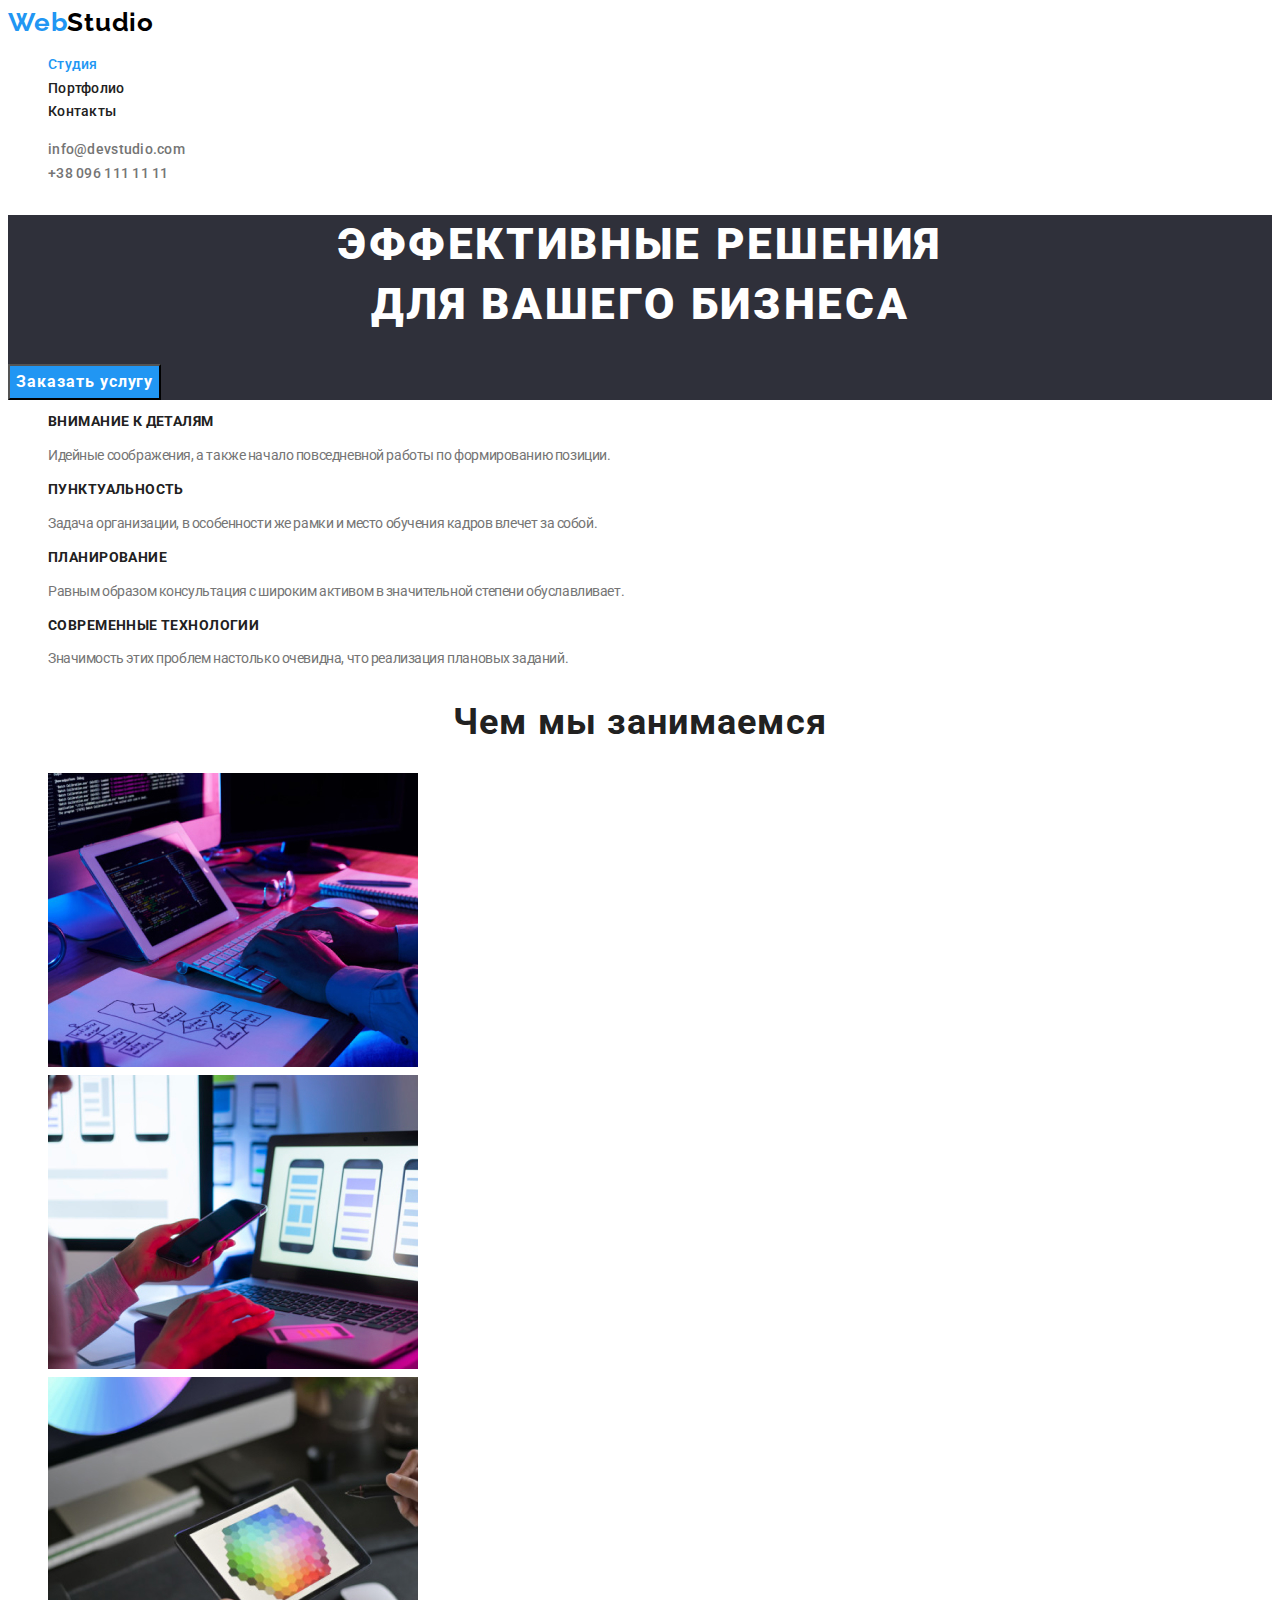
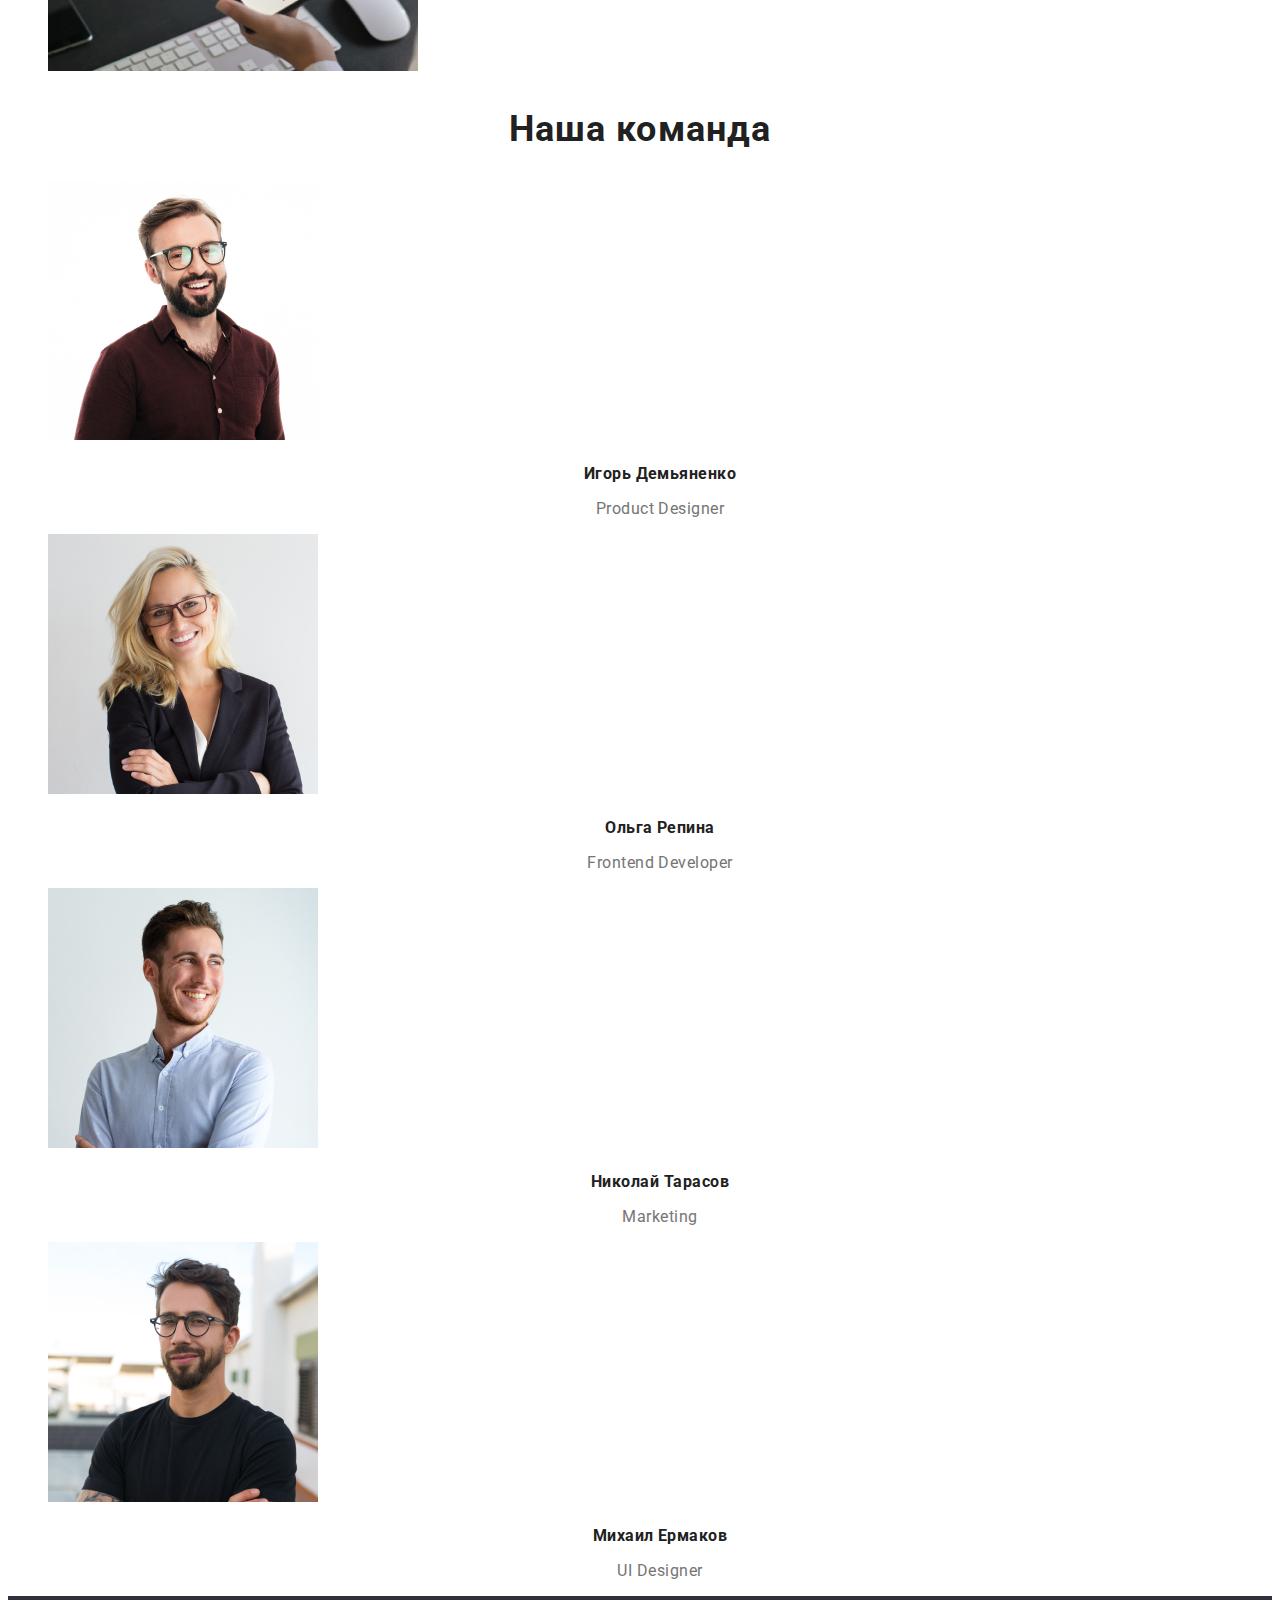
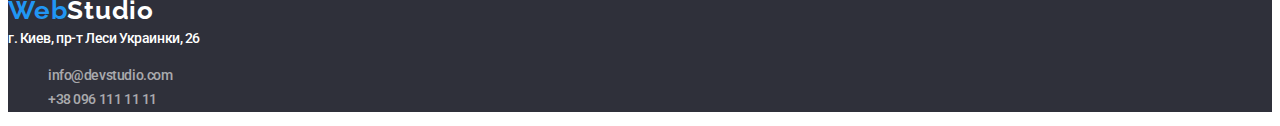
==== index.html @ 0f97ceca "Adding files" ====
<!DOCTYPE html>
<html lang="en">
  <head>
    <meta charset="UTF-8" />
    <meta http-equiv="X-UA-Compatible" content="IE=edge" />
    <meta name="viewport" content="width=device-width, initial-scale=1.0" />
    <title>WebStudio</title>
    <link rel="preconnect" href="https://fonts.googleapis.com" />
    <link rel="preconnect" href="https://fonts.gstatic.com" crossorigin />
    <link
      href="https://fonts.googleapis.com/css2?family=Raleway:wght@700&family=Roboto:wght@400;500;700;900&display=swap"
      rel="stylesheet"
    />
    <link rel="stylesheet" href="./css/styles.css" />
  </head>
  <body>
    <!-- Header -->
    <header>
      <nav>
        <!-- Logo -->
        <a href="./index.html" class="logo">
          <span class="logoweb">Web</span>Studio
        </a>
        <!-- Buttons -->
        <ul>
          <li>
            <a href="./index.html" class="buttons linkcolor current">
              Студия
            </a>
          </li>
          <li>
            <a href="./portfolio.html" class="buttons linkcolor"> Портфолио </a>
          </li>
          <li>
            <a href="" class="buttons linkcolor"> Контакты </a>
          </li>
        </ul>
      </nav>
      <!-- Contacts -->
      <ul>
        <li>
          <a href="mailto:info@devstudio.com" class="buttons contactcolor">
            info@devstudio.com
          </a>
        </li>
        <li>
          <a href="tel:+380961111111" class="buttons contactcolor">
            +38 096 111 11 11
          </a>
        </li>
      </ul>
    </header>
    <main>
      <!--Order banner-->
      <section class="banerbgcolor">
        <h1 class="banertitle">
          Эффективные решения<br />
          для вашего бизнеса
        </h1>
        <button class="banerbutton" type="button">Заказать услугу</button>
      </section>
      <!--Highlights-->
      <section>
        <h2 style="display: none">Наши сильные стороны</h2>
        <ul>
          <li>
            <h3 class="hightitle">Внимание к деталям</h3>
            <p>
              Идейные соображения, а также начало повседневной работы по
              формированию позиции.
            </p>
          </li>
          <li>
            <h3 class="hightitle">Пунктуальность</h3>
            <p>
              Задача организации, в особенности же рамки и место обучения кадров
              влечет за собой.
            </p>
          </li>
          <li>
            <h3 class="hightitle">Планирование</h3>
            <p>
              Равным образом консультация с широким активом в значительной
              степени обуславливает.
            </p>
          </li>
          <li>
            <h3 class="hightitle">Современные технологии</h3>
            <p>
              Значимость этих проблем настолько очевидна, что реализация
              плановых заданий.
            </p>
          </li>
        </ul>
      </section>
      <!--What we do-->
      <section>
        <h2 class="whatwedotitle">Чем мы занимаемся</h2>
        <ul>
          <li>
            <img src="./images/keyb.jpg" alt="keyboards" width="370" />
          </li>
          <li>
            <img src="./images/phone.jpg" alt="phones" width="370" />
          </li>
          <li>
            <img src="./images/hex.jpg" alt="hexagons" width="370" />
          </li>
        </ul>
      </section>
      <!--Team-->
      <section>
        <h2 class="teamtitle">Наша команда</h2>
        <ul>
          <li>
            <img src="./images/igor.jpg" alt="Igor" width="270" />
            <h3 class="teammember">Игорь Демьяненко</h3>
            <p class="teamrole">Product Designer</p>
          </li>
          <li>
            <img src="./images/olga.jpg" alt="Olga" width="270" />
            <h3 class="teammember">Ольга Репина</h3>
            <p class="teamrole">Frontend Developer</p>
          </li>
          <li>
            <img src="./images/nikola.jpg" alt="Mikola" width="270" />
            <h3 class="teammember">Николай Тарасов</h3>
            <p class="teamrole">Marketing</p>
          </li>
          <li>
            <img src="./images/mihail.jpg" alt="Mihail" width="270" />
            <h3 class="teammember">Михаил Ермаков</h3>
            <p class="teamrole">UI Designer</p>
          </li>
        </ul>
      </section>
    </main>
    <footer class="banerbgcolor">
      <!-- Logo -->
      <a href="./index.html" class="logo">
        <span class="logoweb">Web</span><span class="studio">Studio</span>
      </a>
      <!--Adress-->
      <address class="adress">г. Киев, пр-т Леси Украинки, 26</address>
      <!-- Contacts -->
      <ul>
        <li>
          <a href="mailto:info@devstudio.com" class="contacts">
            info@devstudio.com
          </a>
        </li>
        <li>
          <a href="tel:+380961111111" class="contacts"> +38 096 111 11 11 </a>
        </li>
      </ul>
    </footer>
  </body>
</html>
---- css/styles.css ----
/* background: #212121;t
background: #FFFFFF;t
background: #757575;t
background: #2196F3;t

background: #000000;t
background: #F5F4FA;t
background: rgba(255, 255, 255, 0.6) ;t
 */
/* 
font-family: 'Raleway', sans-serif;
font-family: 'Roboto', sans-serif; */

:root {
  --first-text-color: #212121;
  --second-text-color: #ffffff;
  --third-text-color: #757575;
  --fourth-text-color: #2196f3;
  --fifth-text-color: #000000;
  --sixth-text-color: #f5f4fa;
  --seventh-text-color: rgba(255, 255, 255, 0.6);
  --eights-text-color: #2f303a;
}
body {
  background-color: var(--second-text-color);
  color: var(--third-text-color);

  font-family: Roboto, sans-serif;
  font-style: normal;
  font-weight: 500;
  letter-spacing: -0.03em;
  font-size: 14px;
  line-height: 1.7;
  list-style: none;
}

.hightitle,
.whatwedotitle,
.teamtitle,
.teammember {
  color: var(--first-text-color);
}
ul {
  list-style: none;
}
a {
  text-decoration: none;
}
/* Logo */

.logo {
  font-family: Raleway, sans-serif;
  font-weight: 700;
  font-size: 26px;
  line-height: 1.15;
  letter-spacing: 0.03em;
  color: var(--fifth-text-color);
}

/* Buttons */ /* Contacts */

.buttons {
  line-height: 1.14;
  letter-spacing: 0.02em;
}
.linkcolor {
  color: var(--first-text-color);
}
.contactcolor {
  color: var(--third-text-color);
}
.linkcolor:hover,
.contactcolor:hover,
.logoweb,
.current {
  color: var(--fourth-text-color);
}
/* Order banner */
.banerbgcolor {
  background-color: var(--eights-text-color);
  /* сделал чтоб видно было текст */
}
.banertitle,
.banerbutton,
.adress,
.studio,
.portbody button:hover,
.portbody button:focus {
  color: var(--second-text-color);
  font-style: normal;
}
.banertitle {
  font-family: Roboto, sans-serif;
  font-weight: 900;
  font-size: 44px;
  line-height: 1.36;
  text-align: center;
  letter-spacing: 0.06em;
  text-transform: uppercase;
}
.banerbutton {
  background-color: var(--fourth-text-color);
  font-family: Roboto, sans-serif;
  font-weight: 700;
  font-size: 16px;
  line-height: 1.87;
  display: flex;
  align-items: center;
  text-align: center;
  letter-spacing: 0.06em;
  cursor: pointer;
}
/* Highlights */
.hightitle {
  font-size: 14px;
  line-height: 1.14;
  letter-spacing: 0.03em;
  text-transform: uppercase;
}
/* What we do */
.whatwedotitle,
.teamtitle {
  font-size: 36px;
  line-height: 1.17;
  text-align: center;
  letter-spacing: 0.03em;
}
/* Team */
.teammember,
.teamrole {
  font-size: 16px;
  line-height: 1.19;
  text-align: center;
  letter-spacing: 0.03em;
}
.teamrole {
  font-weight: 400;
}

/* Contacts */
.contacts {
  color: var(--seventh-text-color);
}
main p {
  font-weight: 400;
}
/* -------------------------------------- */
/* Portfolio page */
.portbody {
  color: var(--first-text-color);
}

.portbody button {
  background-color: var(--sixth-text-color);
  color: var(--first-text-color);
  font-family: Roboto, sans-serif;
  font-weight: 500;
  font-size: 16px;
  line-height: 1.62;
  text-align: center;
  letter-spacing: 0.03em;
  cursor: pointer;
  border-style: none;
  border-radius: 4px;
}
.portbody button:hover,
.portbody button:focus {
  background-color: var(--fourth-text-color);
  box-shadow: 0 4px 2px -1px rgba(172, 186, 198, 0.418);
}
.portbody h2 {
  font-weight: 500;
  font-size: 18px;
  line-height: 2;
  letter-spacing: 0.06em;
}
.portbody p {
  color: var(--third-text-color);
  font-weight: 400;
  font-size: 16px;
  line-height: 1.87;
  letter-spacing: 0.03em;
}
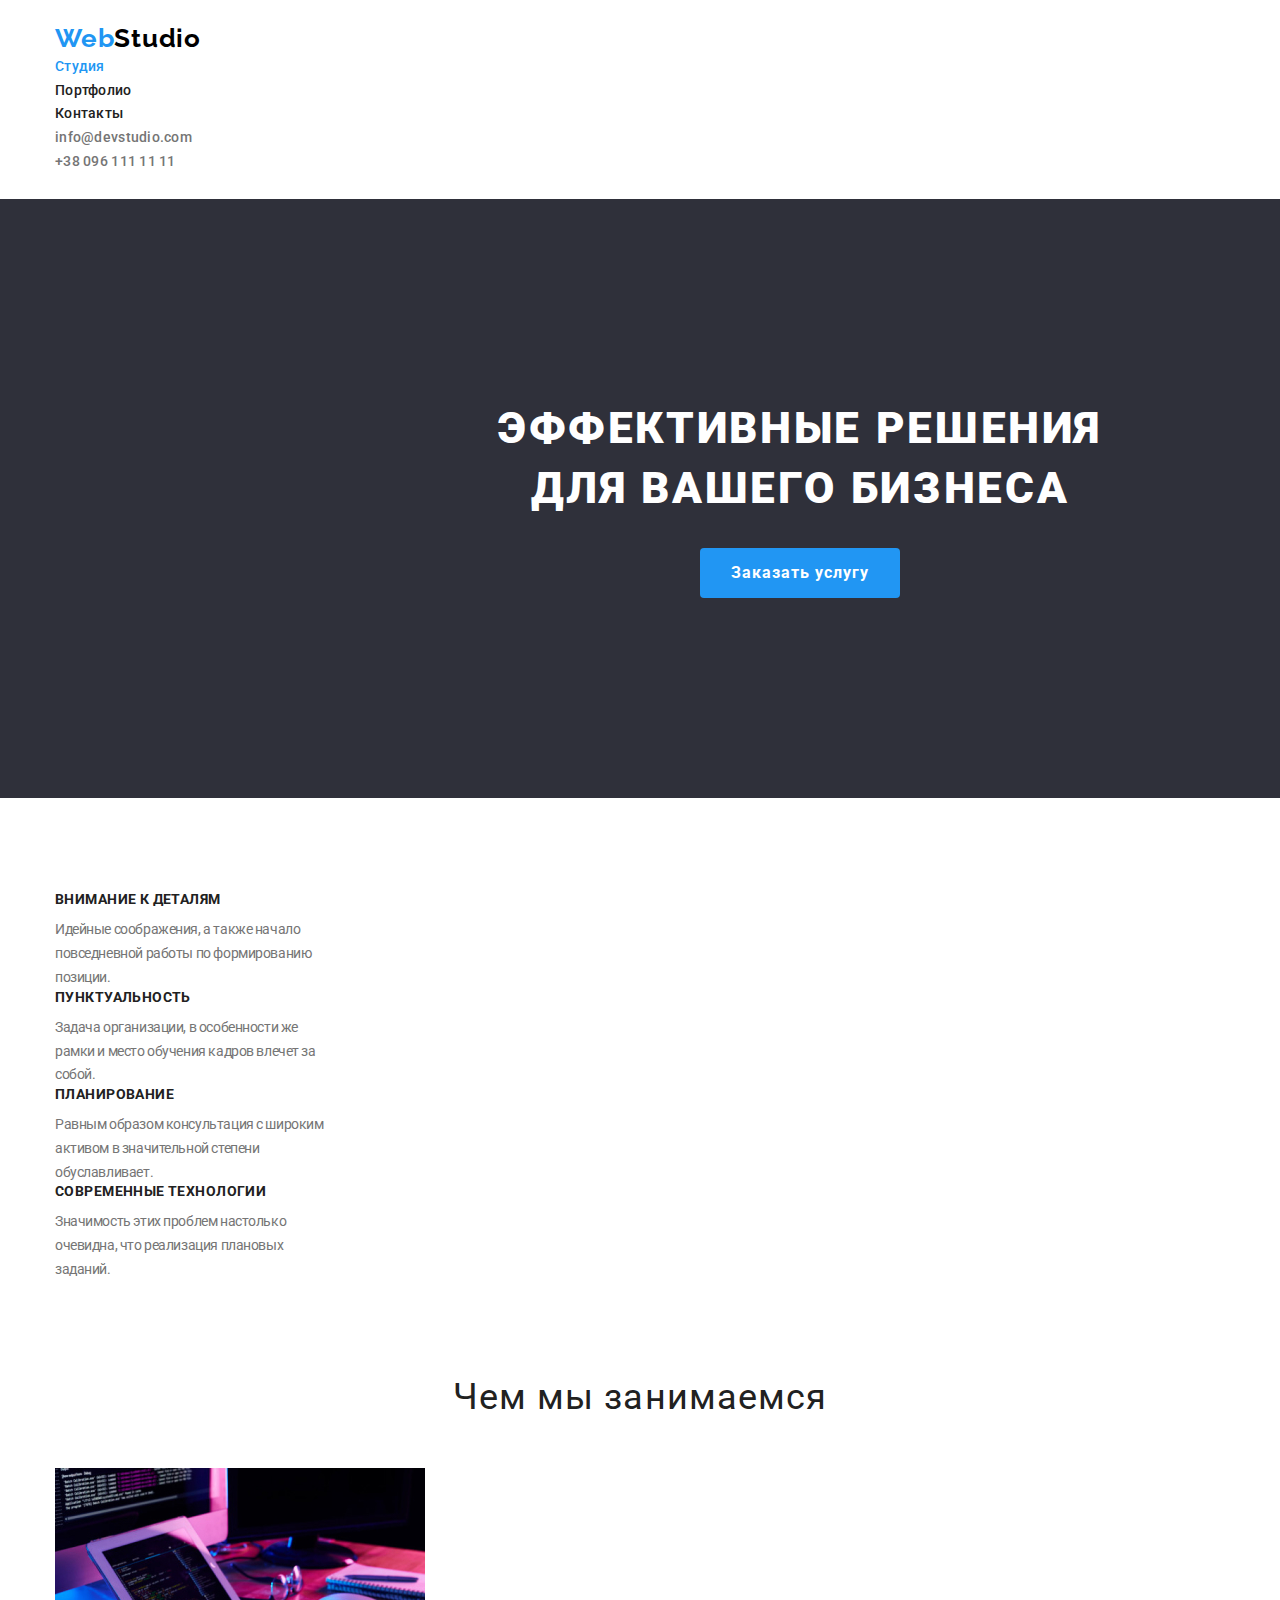
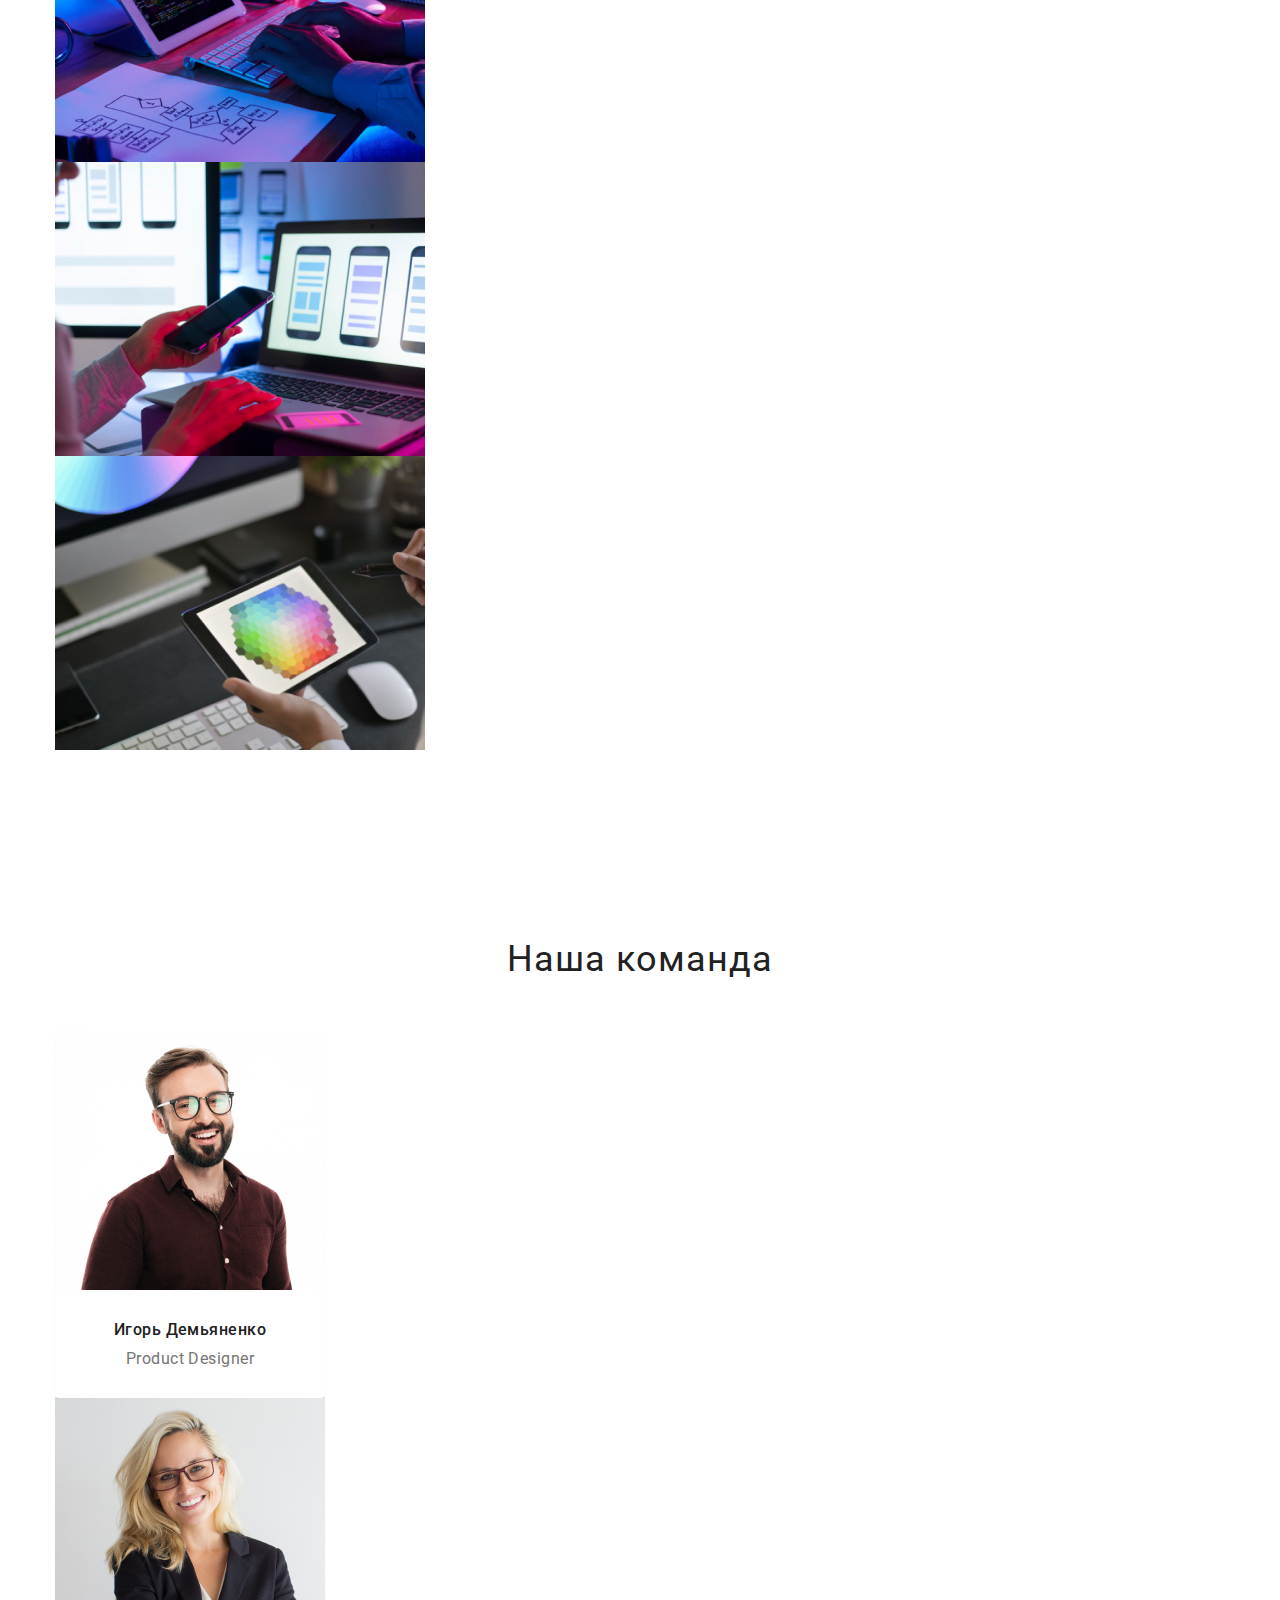
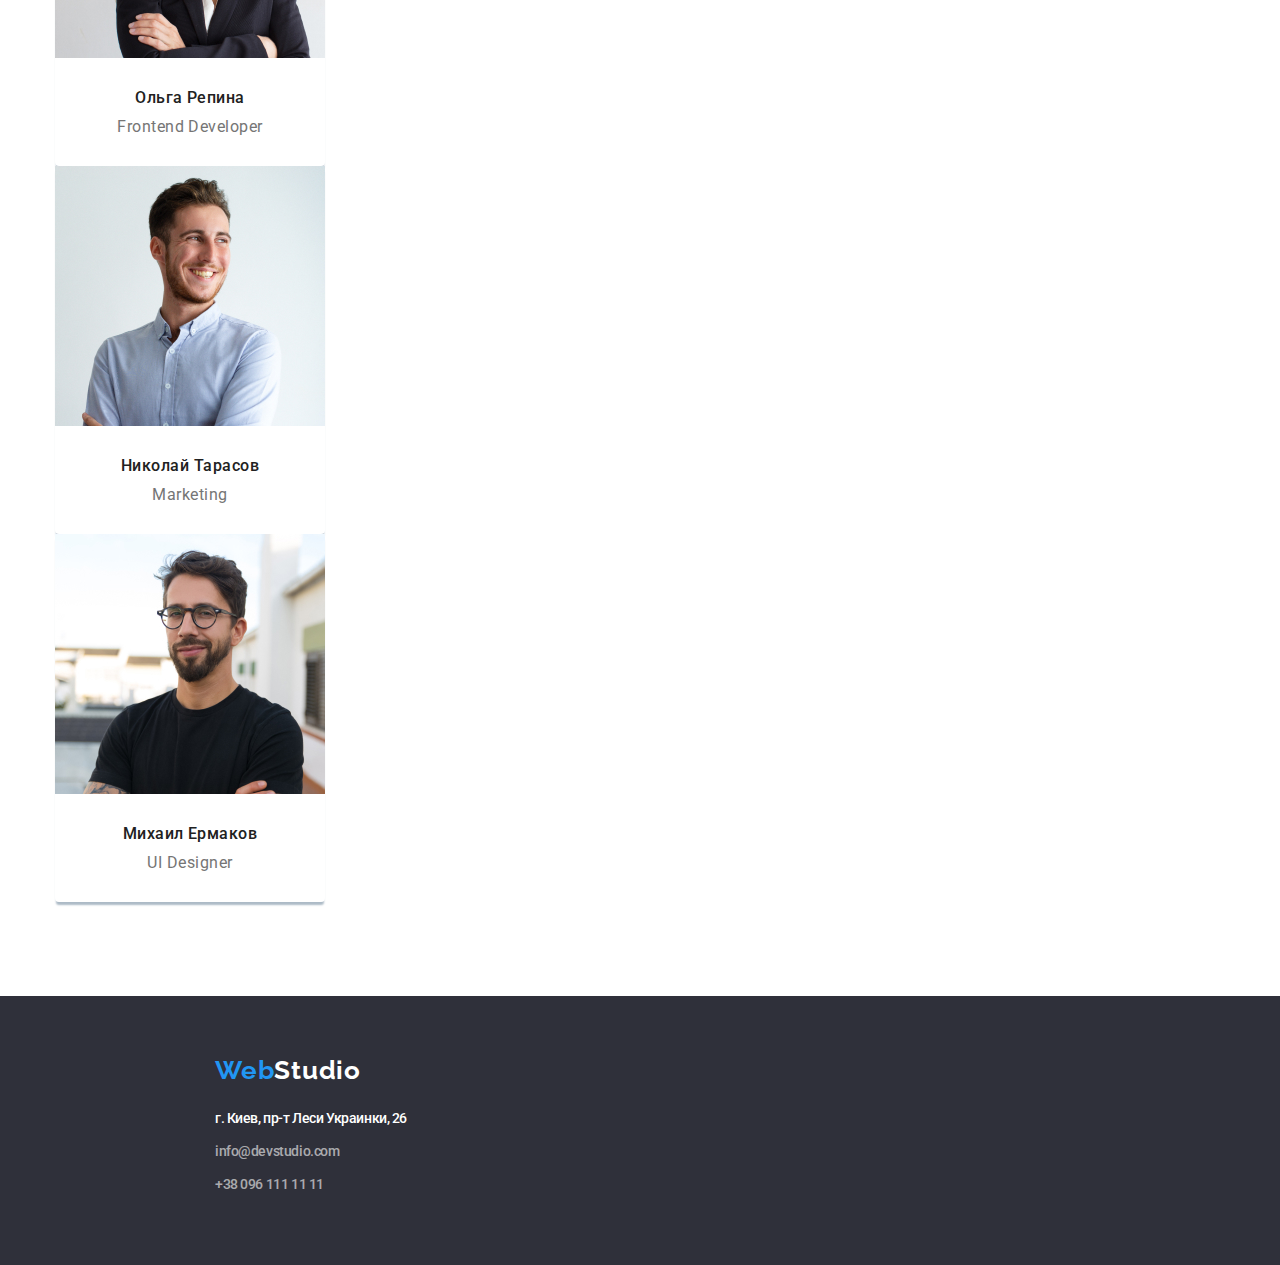
==== commit 197e243a: "Adding block model" ====
--- a/index.html
+++ b/index.html
@@ -1,5 +1,5 @@
 <!DOCTYPE html>
-<html lang="en">
+<html lang="ru">
   <head>
     <meta charset="UTF-8" />
     <meta http-equiv="X-UA-Compatible" content="IE=edge" />
@@ -11,148 +11,158 @@
       href="https://fonts.googleapis.com/css2?family=Raleway:wght@700&family=Roboto:wght@400;500;700;900&display=swap"
       rel="stylesheet"
     />
+    <link
+      rel="stylesheet"
+      href="https://cdnjs.cloudflare.com/ajax/libs/modern-normalize/0.6.0/modern-normalize.min.css"
+    />
+    <link rel="stylesheet" href="./css/res.css" />
     <link rel="stylesheet" href="./css/styles.css" />
   </head>
   <body>
     <!-- Header -->
     <header>
-      <nav>
-        <!-- Logo -->
-        <a href="./index.html" class="logo">
-          <span class="logoweb">Web</span>Studio
-        </a>
-        <!-- Buttons -->
+      <div class="container header-pos">
+        <nav>
+          <!-- Logo -->
+          <a href="./index.html" class="logo">
+            <span class="logoweb">Web</span>Studio
+          </a>
+          <!-- Buttons -->
+          <ul>
+            <li>
+              <a href="./index.html" class="buttons linkcolor current">
+                Студия
+              </a>
+            </li>
+            <li>
+              <a href="./portfolio.html" class="buttons linkcolor">
+                Портфолио
+              </a>
+            </li>
+            <li>
+              <a href="" class="buttons linkcolor"> Контакты </a>
+            </li>
+          </ul>
+        </nav>
+        <!-- Contacts -->
         <ul>
           <li>
-            <a href="./index.html" class="buttons linkcolor current">
-              Студия
+            <a href="mailto:info@devstudio.com" class="buttons contactcolor">
+              info@devstudio.com
             </a>
           </li>
           <li>
-            <a href="./portfolio.html" class="buttons linkcolor"> Портфолио </a>
-          </li>
-          <li>
-            <a href="" class="buttons linkcolor"> Контакты </a>
+            <a href="tel:+380961111111" class="buttons contactcolor">
+              +38 096 111 11 11
+            </a>
           </li>
         </ul>
-      </nav>
-      <!-- Contacts -->
-      <ul>
-        <li>
-          <a href="mailto:info@devstudio.com" class="buttons contactcolor">
-            info@devstudio.com
-          </a>
-        </li>
-        <li>
-          <a href="tel:+380961111111" class="buttons contactcolor">
-            +38 096 111 11 11
-          </a>
-        </li>
-      </ul>
+      </div>
     </header>
     <main>
       <!--Order banner-->
-      <section class="banerbgcolor">
-        <h1 class="banertitle">
-          Эффективные решения<br />
-          для вашего бизнеса
-        </h1>
+      <section class="baner">
+        <h1 class="banertitle">Эффективные решения для вашего бизнеса</h1>
         <button class="banerbutton" type="button">Заказать услугу</button>
       </section>
-      <!--Highlights-->
-      <section>
-        <h2 style="display: none">Наши сильные стороны</h2>
+      <div class="container">
+        <!--Highlights-->
+        <section class="highlights section">
+          <h2 style="display: none">Наши сильные стороны</h2>
+          <ul>
+            <li>
+              <h3 class="hightitle">Внимание к деталям</h3>
+              <p>
+                Идейные соображения, а также начало повседневной работы по
+                формированию позиции.
+              </p>
+            </li>
+            <li>
+              <h3 class="hightitle">Пунктуальность</h3>
+              <p>
+                Задача организации, в особенности же рамки и место обучения
+                кадров влечет за собой.
+              </p>
+            </li>
+            <li>
+              <h3 class="hightitle">Планирование</h3>
+              <p>
+                Равным образом консультация с широким активом в значительной
+                степени обуславливает.
+              </p>
+            </li>
+            <li>
+              <h3 class="hightitle">Современные технологии</h3>
+              <p>
+                Значимость этих проблем настолько очевидна, что реализация
+                плановых заданий.
+              </p>
+            </li>
+          </ul>
+        </section>
+        <!--What we do-->
+        <section class="whatwedo section">
+          <h2 class="whatwedotitle">Чем мы занимаемся</h2>
+          <ul>
+            <li>
+              <img src="./images/keyb.jpg" alt="keyboards" width="370" />
+            </li>
+            <li>
+              <img src="./images/phone.jpg" alt="phones" width="370" />
+            </li>
+            <li>
+              <img src="./images/hex.jpg" alt="hexagons" width="370" />
+            </li>
+          </ul>
+        </section>
+        <!--Team-->
+        <section class="section team">
+          <h2 class="teamtitle">Наша команда</h2>
+          <ul>
+            <li>
+              <img src="./images/igor.jpg" alt="Igor" width="270" />
+              <h3 class="teammember">Игорь Демьяненко</h3>
+              <p class="teamrole">Product Designer</p>
+            </li>
+            <li>
+              <img src="./images/olga.jpg" alt="Olga" width="270" />
+              <h3 class="teammember">Ольга Репина</h3>
+              <p class="teamrole">Frontend Developer</p>
+            </li>
+            <li>
+              <img src="./images/nikola.jpg" alt="Mikola" width="270" />
+              <h3 class="teammember">Николай Тарасов</h3>
+              <p class="teamrole">Marketing</p>
+            </li>
+            <li>
+              <img src="./images/mihail.jpg" alt="Mihail" width="270" />
+              <h3 class="teammember">Михаил Ермаков</h3>
+              <p class="teamrole">UI Designer</p>
+            </li>
+          </ul>
+        </section>
+      </div>
+    </main>
+    <footer class="footer">
+      <div class="container">
+        <!-- Logo -->
+        <a href="./index.html" class="logo">
+          <span class="logoweb">Web</span><span class="studio">Studio</span>
+        </a>
+        <!--Adress-->
+        <address class="adress">г. Киев, пр-т Леси Украинки, 26</address>
+        <!-- Contacts -->
         <ul>
           <li>
-            <h3 class="hightitle">Внимание к деталям</h3>
-            <p>
-              Идейные соображения, а также начало повседневной работы по
-              формированию позиции.
-            </p>
+            <a href="mailto:info@devstudio.com" class="contacts">
+              info@devstudio.com
+            </a>
           </li>
           <li>
-            <h3 class="hightitle">Пунктуальность</h3>
-            <p>
-              Задача организации, в особенности же рамки и место обучения кадров
-              влечет за собой.
-            </p>
-          </li>
-          <li>
-            <h3 class="hightitle">Планирование</h3>
-            <p>
-              Равным образом консультация с широким активом в значительной
-              степени обуславливает.
-            </p>
-          </li>
-          <li>
-            <h3 class="hightitle">Современные технологии</h3>
-            <p>
-              Значимость этих проблем настолько очевидна, что реализация
-              плановых заданий.
-            </p>
+            <a href="tel:+380961111111" class="contacts"> +38 096 111 11 11 </a>
           </li>
         </ul>
-      </section>
-      <!--What we do-->
-      <section>
-        <h2 class="whatwedotitle">Чем мы занимаемся</h2>
-        <ul>
-          <li>
-            <img src="./images/keyb.jpg" alt="keyboards" width="370" />
-          </li>
-          <li>
-            <img src="./images/phone.jpg" alt="phones" width="370" />
-          </li>
-          <li>
-            <img src="./images/hex.jpg" alt="hexagons" width="370" />
-          </li>
-        </ul>
-      </section>
-      <!--Team-->
-      <section>
-        <h2 class="teamtitle">Наша команда</h2>
-        <ul>
-          <li>
-            <img src="./images/igor.jpg" alt="Igor" width="270" />
-            <h3 class="teammember">Игорь Демьяненко</h3>
-            <p class="teamrole">Product Designer</p>
-          </li>
-          <li>
-            <img src="./images/olga.jpg" alt="Olga" width="270" />
-            <h3 class="teammember">Ольга Репина</h3>
-            <p class="teamrole">Frontend Developer</p>
-          </li>
-          <li>
-            <img src="./images/nikola.jpg" alt="Mikola" width="270" />
-            <h3 class="teammember">Николай Тарасов</h3>
-            <p class="teamrole">Marketing</p>
-          </li>
-          <li>
-            <img src="./images/mihail.jpg" alt="Mihail" width="270" />
-            <h3 class="teammember">Михаил Ермаков</h3>
-            <p class="teamrole">UI Designer</p>
-          </li>
-        </ul>
-      </section>
-    </main>
-    <footer class="banerbgcolor">
-      <!-- Logo -->
-      <a href="./index.html" class="logo">
-        <span class="logoweb">Web</span><span class="studio">Studio</span>
-      </a>
-      <!--Adress-->
-      <address class="adress">г. Киев, пр-т Леси Украинки, 26</address>
-      <!-- Contacts -->
-      <ul>
-        <li>
-          <a href="mailto:info@devstudio.com" class="contacts">
-            info@devstudio.com
-          </a>
-        </li>
-        <li>
-          <a href="tel:+380961111111" class="contacts"> +38 096 111 11 11 </a>
-        </li>
-      </ul>
+      </div>
     </footer>
   </body>
 </html>
--- a/css/res.css
+++ b/css/res.css
@@ -0,0 +1,92 @@
+p,
+h1,
+h2,
+h3,
+h4,
+h5,
+h6 {
+  margin: 0;
+}
+ul {
+  margin: 0;
+  padding: 0;
+}
+*,
+*:before,
+*:after {
+  box-sizing: border-box;
+}
+:focus,
+:active {
+  outline: none;
+}
+a:focus,
+a:active {
+  outline: none;
+}
+nav,
+footer,
+header,
+aside {
+  display: block;
+}
+html,
+body {
+  height: 100%;
+  width: 100%;
+  font-size: 100%;
+  line-height: 1;
+  font-size: 14px;
+  -ms-text-size-adjust: 100%;
+  -moz-text-size-adjust: 100%;
+  -webkit-text-size-adjust: 100%;
+}
+input,
+button,
+textarea {
+  font-family: inherit;
+}
+input::-ms-clear {
+  display: none;
+}
+button {
+  cursor: pointer;
+}
+button::-moz-focus-inner {
+  padding: 0;
+  border: 0;
+}
+a,
+a:visited,
+a:hover {
+  text-decoration: none;
+}
+ul,
+li {
+  list-style: none;
+}
+img {
+  vertical-align: top;
+}
+h1,
+h2,
+h3,
+h4,
+h5,
+h6 {
+  font-size: inherit;
+  font-weight: 400;
+}
+.visually-hidden {
+  position: absolute;
+  width: 1px;
+  height: 1px;
+  margin: -1px;
+  padding: 0;
+  overflow: hidden;
+  border: 0;
+  clip: rect(0 0 0 0);
+}
+button {
+  cursor: pointer;
+}
--- a/css/styles.css
+++ b/css/styles.css
@@ -46,6 +46,12 @@
 a {
   text-decoration: none;
 }
+/* header */
+.header-pos {
+  padding-top: 24px;
+  padding-bottom: 25px;
+  padding-left: 215px;
+}
 /* Logo */
 
 .logo {
@@ -75,10 +81,22 @@
 .current {
   color: var(--fourth-text-color);
 }
+/* main */
+.container {
+  margin-left: auto;
+  margin-right: auto;
+  width: 1200px;
+  padding-left: 15px;
+  padding-right: 15px;
+}
 /* Order banner */
-.banerbgcolor {
+.baner {
   background-color: var(--eights-text-color);
-  /* сделал чтоб видно было текст */
+  padding-top: 200px;
+  padding-bottom: 200px;
+  width: 1600px;
+  margin-left: auto;
+  margin-right: auto;
 }
 .banertitle,
 .banerbutton,
@@ -97,6 +115,10 @@
   text-align: center;
   letter-spacing: 0.06em;
   text-transform: uppercase;
+  width: 696px;
+  margin-left: auto;
+  margin-right: auto;
+  margin-bottom: 30px;
 }
 .banerbutton {
   background-color: var(--fourth-text-color);
@@ -109,31 +131,77 @@
   text-align: center;
   letter-spacing: 0.06em;
   cursor: pointer;
+  width: 200px;
+  height: 50px;
+  padding-top: 10px;
+  padding-bottom: 10px;
+  padding-left: 25px;
+  padding-right: 25px;
+  margin-left: auto;
+  margin-right: auto;
+  justify-content: center;
+  border-radius: 4px;
+  border-style: none;
+}
+.section {
+  width: 1170px;
+  margin-left: auto;
+  margin-right: auto;
+  padding-top: 94px;
+  padding-bottom: 94px;
 }
 /* Highlights */
+.highlights {
+  padding-bottom: 47px;
+}
+.highlights li,
+.highlights p {
+  max-width: 270px;
+}
 .hightitle {
+  font-weight: 700;
   font-size: 14px;
   line-height: 1.14;
   letter-spacing: 0.03em;
   text-transform: uppercase;
+  padding-bottom: 10px;
 }
 /* What we do */
+.whatwedo {
+  padding-top: 47px;
+}
 .whatwedotitle,
 .teamtitle {
   font-size: 36px;
   line-height: 1.17;
   text-align: center;
   letter-spacing: 0.03em;
+  padding-bottom: 50px;
 }
 /* Team */
+.team li {
+  width: 270px;
+  box-shadow: 0 4px 2px -1px rgba(172, 186, 198);
+  border-style: none;
+  border-radius: 4px;
+}
+.teammember {
+  font-weight: 500;
+}
+.teamtitle {
+  padding-bottom: 50px;
+}
 .teammember,
 .teamrole {
   font-size: 16px;
   line-height: 1.19;
   text-align: center;
   letter-spacing: 0.03em;
+  margin-top: 30px;
 }
 .teamrole {
+  margin-top: 10px;
+  padding-bottom: 30px;
   font-weight: 400;
 }
 
@@ -149,7 +217,10 @@
 .portbody {
   color: var(--first-text-color);
 }
-
+.buttonsfilt {
+  padding-top: 94px;
+  padding-bottom: 34px;
+}
 .portbody button {
   background-color: var(--sixth-text-color);
   color: var(--first-text-color);
@@ -162,11 +233,15 @@
   cursor: pointer;
   border-style: none;
   border-radius: 4px;
+  padding-bottom: 6px;
+  padding-top: 6px;
+  padding-left: 22px;
+  padding-right: 22px;
 }
 .portbody button:hover,
 .portbody button:focus {
   background-color: var(--fourth-text-color);
-  box-shadow: 0 4px 2px -1px rgba(172, 186, 198, 0.418);
+  box-shadow: 0 4px 2px -1px rgba(172, 186, 198);
 }
 .portbody h2 {
   font-weight: 500;
@@ -181,3 +256,38 @@
   line-height: 1.87;
   letter-spacing: 0.03em;
 }
+.portlist h2 {
+  padding-left: 24px;
+  padding-right: 24px;
+  padding-bottom: 4px;
+  padding-top: 20px;
+}
+.portlist p {
+  padding-left: 24px;
+  padding-right: 24px;
+  padding-bottom: 20px;
+}
+.portlist li {
+  padding-left: 0;
+  border-style: solid;
+  border-width: 1px;
+  border-color: #eeeeee;
+  width: 373px;
+}
+.footer {
+  width: 1600px;
+  margin-left: auto;
+  margin-right: auto;
+  background-color: var(--eights-text-color);
+  padding-top: 60px;
+  padding-bottom: 60px;
+}
+
+.adress {
+  margin-top: 20px;
+  margin-bottom: 9px;
+}
+.footer li {
+  margin-top: 9px;
+  margin-bottom: 9px;
+}
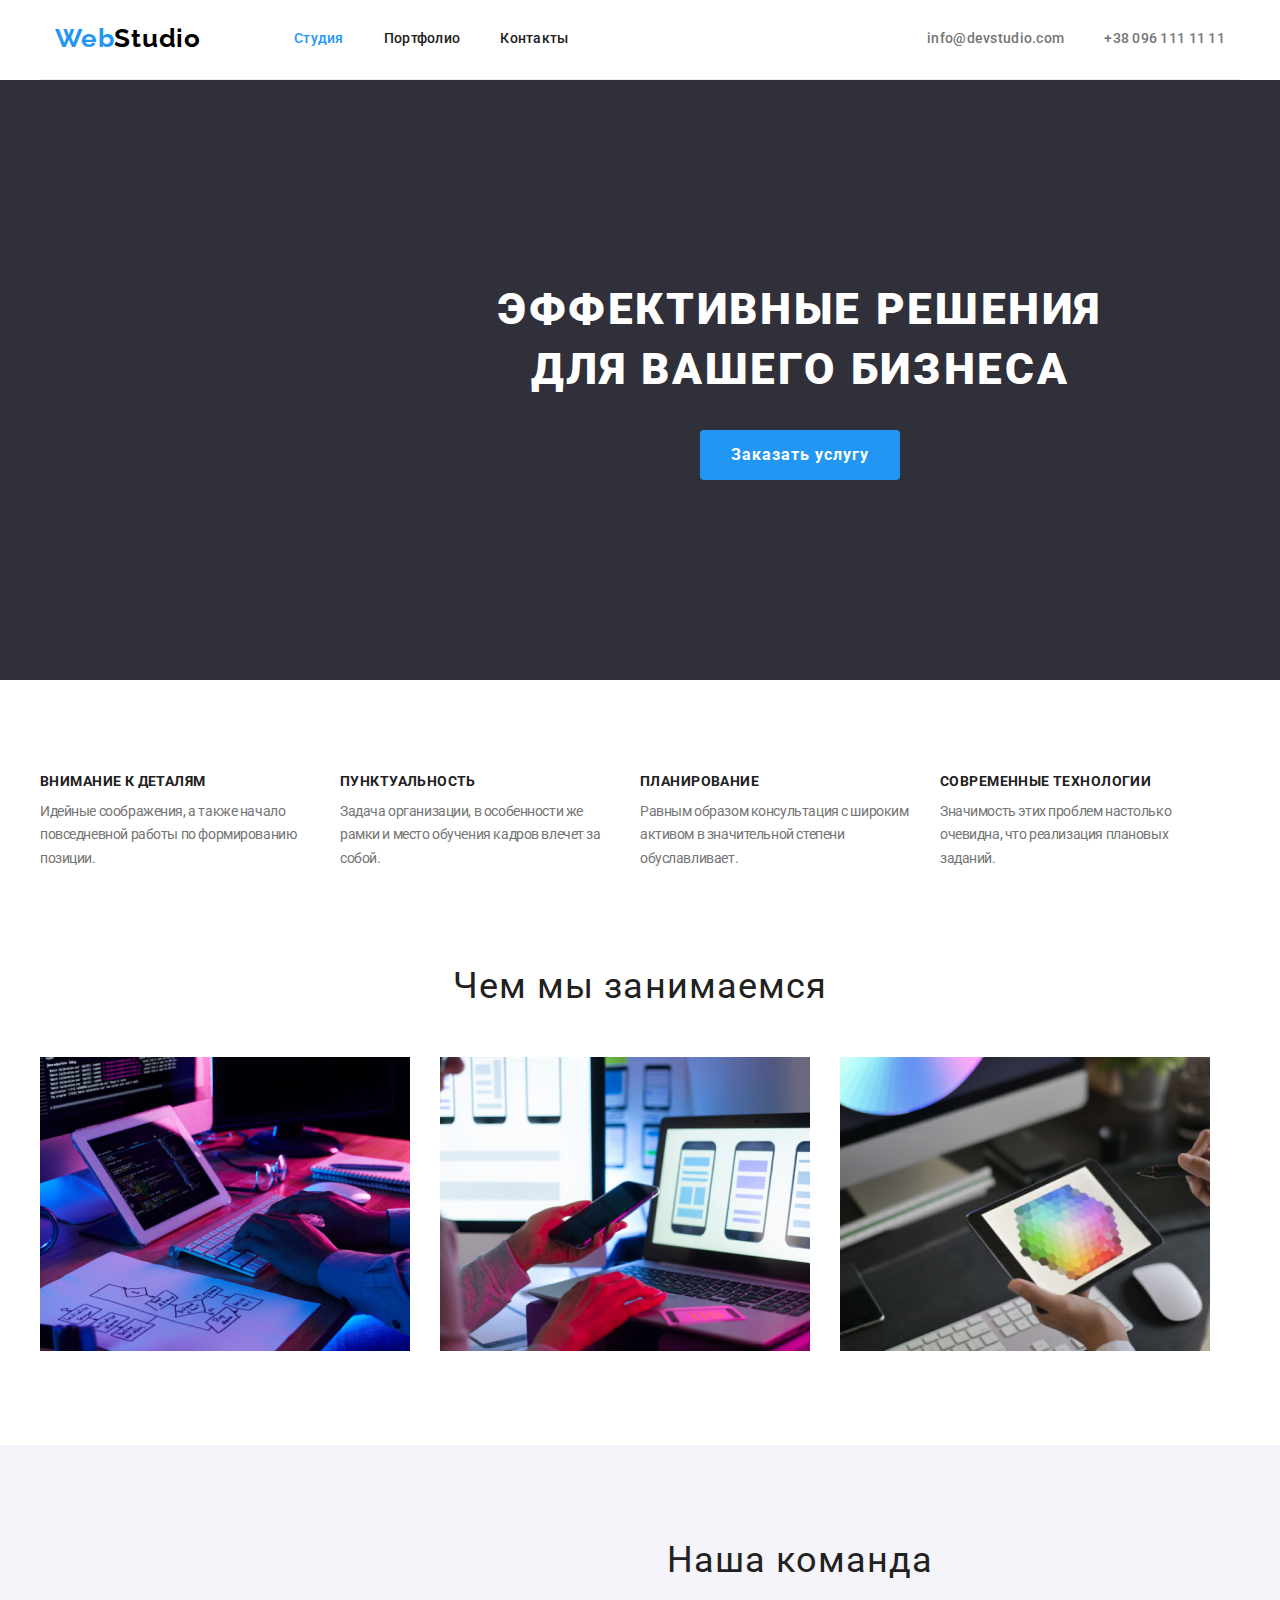
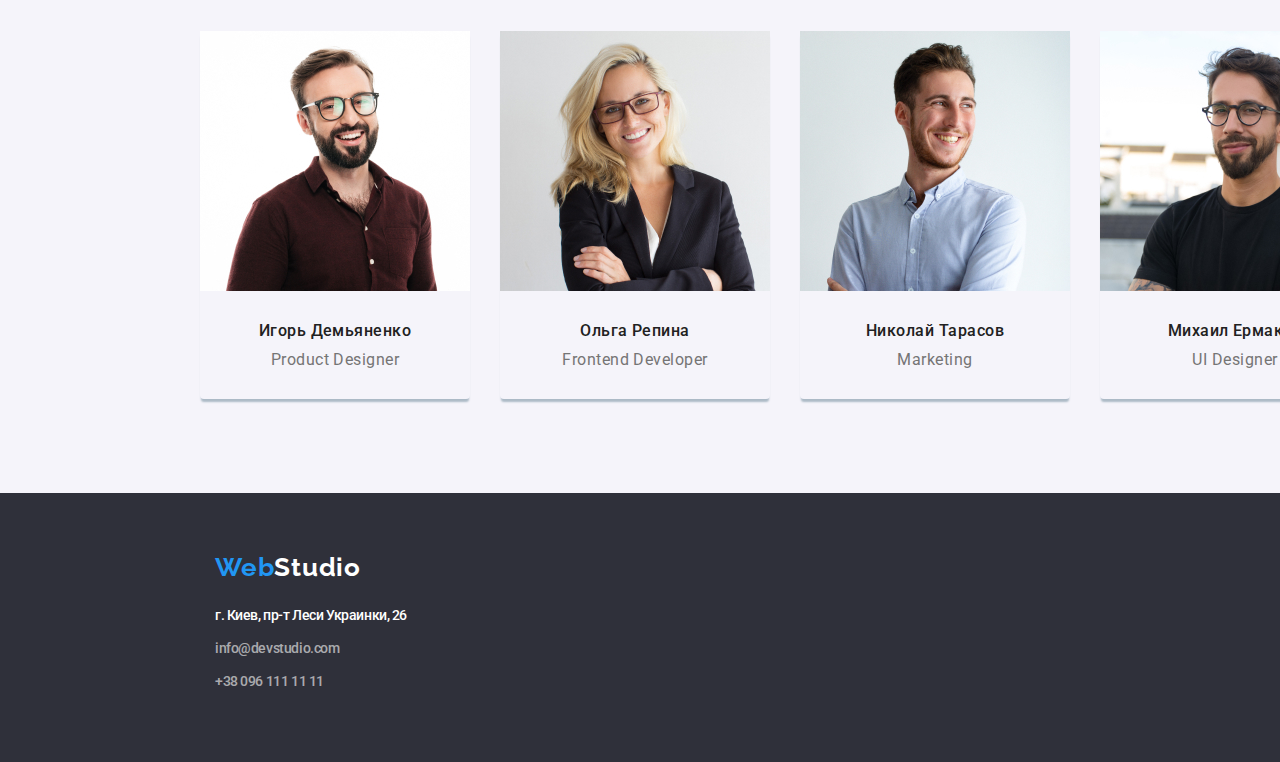
==== commit dea3b804: "Adding flex" ====
--- a/index.html
+++ b/index.html
@@ -22,7 +22,7 @@
     <!-- Header -->
     <header>
       <div class="container header-pos">
-        <nav>
+        <nav class="nav">
           <!-- Logo -->
           <a href="./index.html" class="logo">
             <span class="logoweb">Web</span>Studio
@@ -115,33 +115,33 @@
             </li>
           </ul>
         </section>
-        <!--Team-->
-        <section class="section team">
-          <h2 class="teamtitle">Наша команда</h2>
-          <ul>
-            <li>
-              <img src="./images/igor.jpg" alt="Igor" width="270" />
-              <h3 class="teammember">Игорь Демьяненко</h3>
-              <p class="teamrole">Product Designer</p>
-            </li>
-            <li>
-              <img src="./images/olga.jpg" alt="Olga" width="270" />
-              <h3 class="teammember">Ольга Репина</h3>
-              <p class="teamrole">Frontend Developer</p>
-            </li>
-            <li>
-              <img src="./images/nikola.jpg" alt="Mikola" width="270" />
-              <h3 class="teammember">Николай Тарасов</h3>
-              <p class="teamrole">Marketing</p>
-            </li>
-            <li>
-              <img src="./images/mihail.jpg" alt="Mihail" width="270" />
-              <h3 class="teammember">Михаил Ермаков</h3>
-              <p class="teamrole">UI Designer</p>
-            </li>
-          </ul>
-        </section>
       </div>
+      <!--Team-->
+      <section class="team container section">
+        <h2 class="teamtitle">Наша команда</h2>
+        <ul>
+          <li>
+            <img src="./images/igor.jpg" alt="Igor" width="270" />
+            <h3 class="teammember">Игорь Демьяненко</h3>
+            <p class="teamrole">Product Designer</p>
+          </li>
+          <li>
+            <img src="./images/olga.jpg" alt="Olga" width="270" />
+            <h3 class="teammember">Ольга Репина</h3>
+            <p class="teamrole">Frontend Developer</p>
+          </li>
+          <li>
+            <img src="./images/nikola.jpg" alt="Mikola" width="270" />
+            <h3 class="teammember">Николай Тарасов</h3>
+            <p class="teamrole">Marketing</p>
+          </li>
+          <li>
+            <img src="./images/mihail.jpg" alt="Mihail" width="270" />
+            <h3 class="teammember">Михаил Ермаков</h3>
+            <p class="teamrole">UI Designer</p>
+          </li>
+        </ul>
+      </section>
     </main>
     <footer class="footer">
       <div class="container">
--- a/css/styles.css
+++ b/css/styles.css
@@ -20,6 +20,7 @@
   --sixth-text-color: #f5f4fa;
   --seventh-text-color: rgba(255, 255, 255, 0.6);
   --eights-text-color: #2f303a;
+  --ninth-text-color: #ececec;
 }
 body {
   background-color: var(--second-text-color);
@@ -47,10 +48,37 @@
   text-decoration: none;
 }
 /* header */
+
 .header-pos {
   padding-top: 24px;
   padding-bottom: 25px;
   padding-left: 215px;
+  display: flex;
+  border-style: solid;
+  border-width: 0.5px;
+  border-top-width: 0;
+  border-left-width: 0;
+  border-right-width: 0;
+  border-bottom-color: var(--ninth-text-color);
+}
+.header-pos ul,
+.header-pos,
+nav,
+.highlights ul,
+.whatwedo ul,
+.team ul,
+.buttonsfilt {
+  align-items: center;
+  display: flex;
+}
+.highlights ul,
+.whatwedo ul,
+.team ul,
+.buttonsfilt {
+  justify-content: center;
+}
+.header-pos li:not(:last-child) {
+  margin-right: 40px;
 }
 /* Logo */
 
@@ -74,6 +102,12 @@
 }
 .contactcolor {
   color: var(--third-text-color);
+}
+.logo {
+  margin-right: 93px;
+}
+.nav {
+  margin-right: auto;
 }
 .linkcolor:hover,
 .contactcolor:hover,
@@ -155,8 +189,13 @@
   padding-bottom: 47px;
 }
 .highlights li,
+.whatwedo li,
+.team li {
+  margin-right: 30px;
+}
+.highlights li,
 .highlights p {
-  max-width: 270px;
+  width: 270px;
 }
 .hightitle {
   font-weight: 700;
@@ -179,6 +218,14 @@
   padding-bottom: 50px;
 }
 /* Team */
+.team {
+  background-color: var(--sixth-text-color);
+}
+.team.container.section {
+  padding-left: 215px;
+  padding-right: 215px;
+  width: 1600px;
+}
 .team li {
   width: 270px;
   box-shadow: 0 4px 2px -1px rgba(172, 186, 198);
@@ -220,6 +267,9 @@
 .buttonsfilt {
   padding-top: 94px;
   padding-bottom: 34px;
+}
+.buttonsfilt li {
+  margin-right: 8px;
 }
 .portbody button {
   background-color: var(--sixth-text-color);
@@ -272,7 +322,25 @@
   border-style: solid;
   border-width: 1px;
   border-color: #eeeeee;
-  width: 373px;
+  width: 370px;
+
+  /* width: calc((100%-60px) / 3);не работает */
+}
+
+.portlist {
+  display: flex;
+  flex-wrap: wrap;
+  margin-bottom: 94px;
+}
+.portlist li {
+  margin-right: 30px;
+  margin-bottom: 30px;
+}
+.portlist :nth-child(3n) {
+  margin-right: 0;
+}
+.portlist :nth-last-child(-n + 3) {
+  margin-bottom: 0;
 }
 .footer {
   width: 1600px;
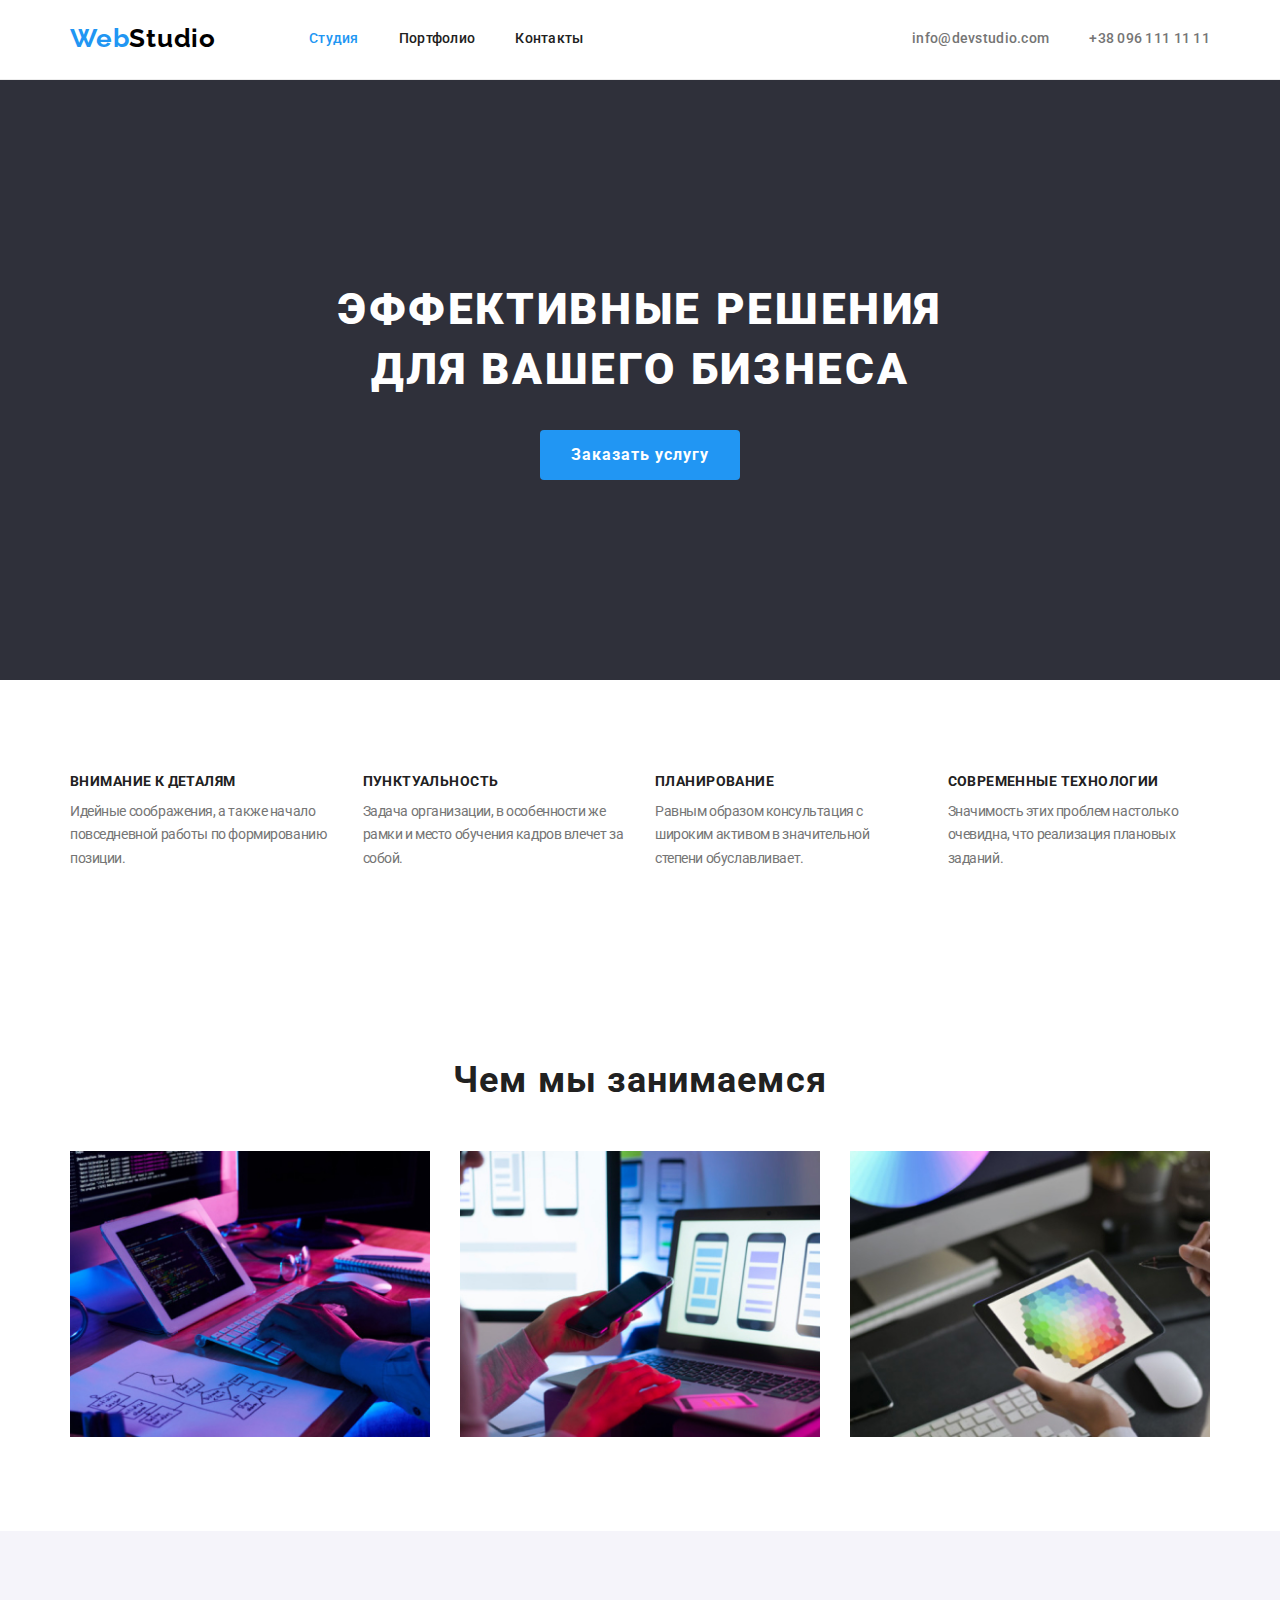
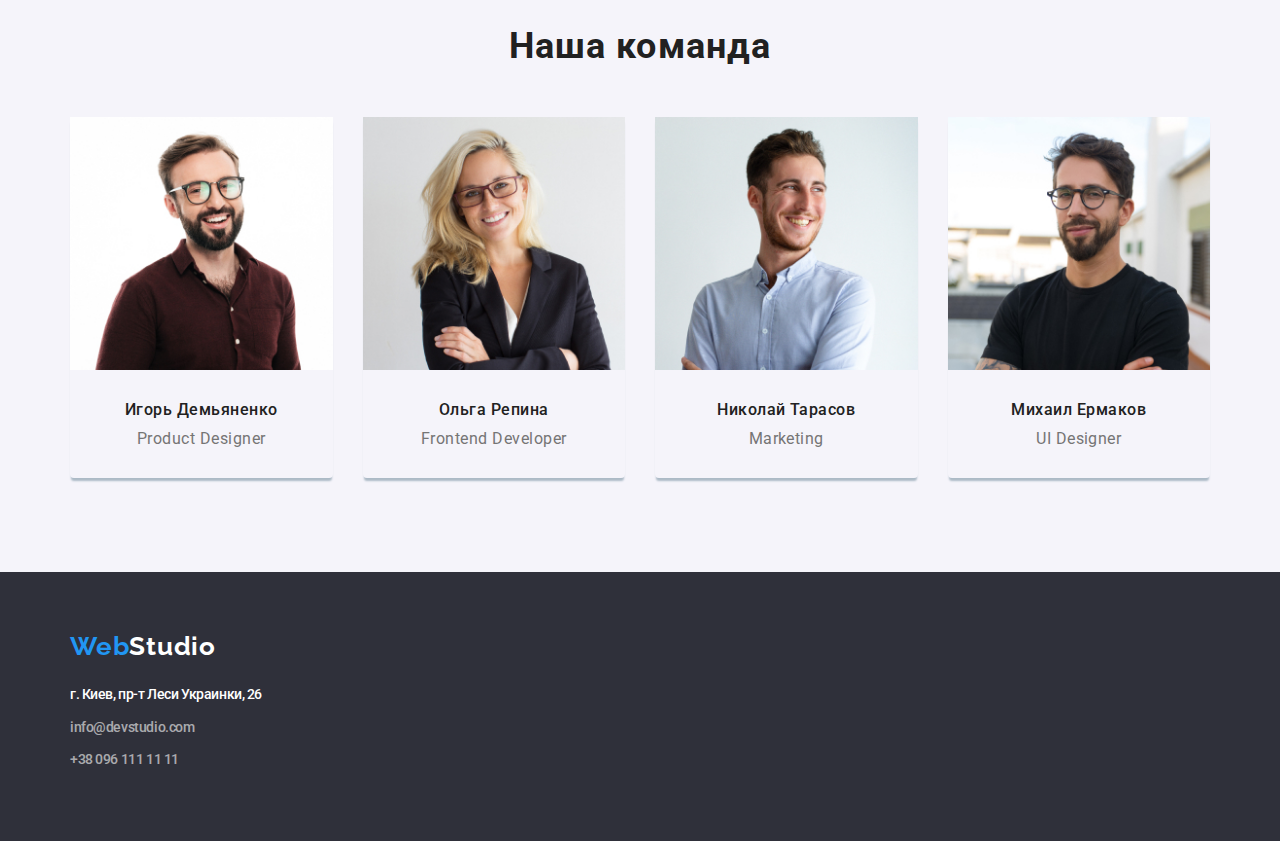
==== commit 989bcb38: "Adding Perfection" ====
--- a/index.html
+++ b/index.html
@@ -20,8 +20,8 @@
   </head>
   <body>
     <!-- Header -->
-    <header>
-      <div class="container header-pos">
+    <header class="header-pos">
+      <div class="sectionhead">
         <nav class="nav">
           <!-- Logo -->
           <a href="./index.html" class="logo">
@@ -45,7 +45,7 @@
           </ul>
         </nav>
         <!-- Contacts -->
-        <ul>
+        <ul class="headercontacts">
           <li>
             <a href="mailto:info@devstudio.com" class="buttons contactcolor">
               info@devstudio.com
@@ -65,9 +65,10 @@
         <h1 class="banertitle">Эффективные решения для вашего бизнеса</h1>
         <button class="banerbutton" type="button">Заказать услугу</button>
       </section>
-      <div class="container">
-        <!--Highlights-->
-        <section class="highlights section">
+
+      <!--Highlights-->
+      <section class="highlights">
+        <div class="section">
           <h2 style="display: none">Наши сильные стороны</h2>
           <ul>
             <li>
@@ -99,52 +100,55 @@
               </p>
             </li>
           </ul>
-        </section>
-        <!--What we do-->
-        <section class="whatwedo section">
-          <h2 class="whatwedotitle">Чем мы занимаемся</h2>
-          <ul>
-            <li>
-              <img src="./images/keyb.jpg" alt="keyboards" width="370" />
-            </li>
-            <li>
-              <img src="./images/phone.jpg" alt="phones" width="370" />
-            </li>
-            <li>
-              <img src="./images/hex.jpg" alt="hexagons" width="370" />
-            </li>
-          </ul>
-        </section>
-      </div>
-      <!--Team-->
-      <section class="team container section">
-        <h2 class="teamtitle">Наша команда</h2>
+        </div>
+      </section>
+      <!--What we do-->
+      <section class="whatwedo section">
+        <h2 class="whatwedotitle">Чем мы занимаемся</h2>
         <ul>
           <li>
-            <img src="./images/igor.jpg" alt="Igor" width="270" />
-            <h3 class="teammember">Игорь Демьяненко</h3>
-            <p class="teamrole">Product Designer</p>
+            <img src="./images/keyb.jpg" alt="keyboards" width="370" />
           </li>
           <li>
-            <img src="./images/olga.jpg" alt="Olga" width="270" />
-            <h3 class="teammember">Ольга Репина</h3>
-            <p class="teamrole">Frontend Developer</p>
+            <img src="./images/phone.jpg" alt="phones" width="370" />
           </li>
           <li>
-            <img src="./images/nikola.jpg" alt="Mikola" width="270" />
-            <h3 class="teammember">Николай Тарасов</h3>
-            <p class="teamrole">Marketing</p>
-          </li>
-          <li>
-            <img src="./images/mihail.jpg" alt="Mihail" width="270" />
-            <h3 class="teammember">Михаил Ермаков</h3>
-            <p class="teamrole">UI Designer</p>
+            <img src="./images/hex.jpg" alt="hexagons" width="370" />
           </li>
         </ul>
       </section>
+
+      <!--Team-->
+      <section class="team">
+        <div class="section">
+          <h2 class="teamtitle">Наша команда</h2>
+          <ul class="teamlist">
+            <li>
+              <img src="./images/igor.jpg" alt="Igor" width="270" />
+              <h3 class="teammember">Игорь Демьяненко</h3>
+              <p class="teamrole">Product Designer</p>
+            </li>
+            <li>
+              <img src="./images/olga.jpg" alt="Olga" width="270" />
+              <h3 class="teammember">Ольга Репина</h3>
+              <p class="teamrole">Frontend Developer</p>
+            </li>
+            <li>
+              <img src="./images/nikola.jpg" alt="Mikola" width="270" />
+              <h3 class="teammember">Николай Тарасов</h3>
+              <p class="teamrole">Marketing</p>
+            </li>
+            <li>
+              <img src="./images/mihail.jpg" alt="Mihail" width="270" />
+              <h3 class="teammember">Михаил Ермаков</h3>
+              <p class="teamrole">UI Designer</p>
+            </li>
+          </ul>
+        </div>
+      </section>
     </main>
     <footer class="footer">
-      <div class="container">
+      <div class="sectionfooter">
         <!-- Logo -->
         <a href="./index.html" class="logo">
           <span class="logoweb">Web</span><span class="studio">Studio</span>
--- a/css/styles.css
+++ b/css/styles.css
@@ -52,8 +52,7 @@
 .header-pos {
   padding-top: 24px;
   padding-bottom: 25px;
-  padding-left: 215px;
-  display: flex;
+
   border-style: solid;
   border-width: 0.5px;
   border-top-width: 0;
@@ -61,8 +60,18 @@
   border-right-width: 0;
   border-bottom-color: var(--ninth-text-color);
 }
-.header-pos ul,
+.sectionhead {
+  width: 1170px;
+  margin-left: auto;
+  margin-right: auto;
+  padding-left: 15px;
+  padding-right: 15px;
+}
+
+nav ul,
 .header-pos,
+.headercontacts,
+.sectionhead,
 nav,
 .highlights ul,
 .whatwedo ul,
@@ -116,10 +125,13 @@
   color: var(--fourth-text-color);
 }
 /* main */
-.container {
-  margin-left: auto;
-  margin-right: auto;
-  width: 1200px;
+
+.section {
+  width: 1170px;
+  margin-left: auto;
+  margin-right: auto;
+  padding-top: 94px;
+  padding-bottom: 94px;
   padding-left: 15px;
   padding-right: 15px;
 }
@@ -128,7 +140,6 @@
   background-color: var(--eights-text-color);
   padding-top: 200px;
   padding-bottom: 200px;
-  width: 1600px;
   margin-left: auto;
   margin-right: auto;
 }
@@ -149,7 +160,9 @@
   text-align: center;
   letter-spacing: 0.06em;
   text-transform: uppercase;
+
   width: 696px;
+
   margin-left: auto;
   margin-right: auto;
   margin-bottom: 30px;
@@ -165,25 +178,24 @@
   text-align: center;
   letter-spacing: 0.06em;
   cursor: pointer;
+
   width: 200px;
   height: 50px;
+
   padding-top: 10px;
   padding-bottom: 10px;
   padding-left: 25px;
   padding-right: 25px;
-  margin-left: auto;
-  margin-right: auto;
+
+  margin-left: auto;
+  margin-right: auto;
+
   justify-content: center;
+
   border-radius: 4px;
   border-style: none;
 }
-.section {
-  width: 1170px;
-  margin-left: auto;
-  margin-right: auto;
-  padding-top: 94px;
-  padding-bottom: 94px;
-}
+
 /* Highlights */
 .highlights {
   padding-bottom: 47px;
@@ -193,8 +205,12 @@
 .team li {
   margin-right: 30px;
 }
-.highlights li,
-.highlights p {
+.highlights li:last-child,
+.whatwedo li:last-child,
+.team li:last-child {
+  margin-right: 0px;
+}
+.highlights li {
   width: 270px;
 }
 .hightitle {
@@ -203,14 +219,18 @@
   line-height: 1.14;
   letter-spacing: 0.03em;
   text-transform: uppercase;
-  padding-bottom: 10px;
+  margin-bottom: 10px;
 }
 /* What we do */
 .whatwedo {
   padding-top: 47px;
 }
+.whatwedo li {
+  width: 370px;
+}
 .whatwedotitle,
 .teamtitle {
+  font-weight: 700;
   font-size: 36px;
   line-height: 1.17;
   text-align: center;
@@ -221,11 +241,7 @@
 .team {
   background-color: var(--sixth-text-color);
 }
-.team.container.section {
-  padding-left: 215px;
-  padding-right: 215px;
-  width: 1600px;
-}
+
 .team li {
   width: 270px;
   box-shadow: 0 4px 2px -1px rgba(172, 186, 198);
@@ -264,11 +280,22 @@
 .portbody {
   color: var(--first-text-color);
 }
+.sectionportmain {
+  width: 1170px;
+  margin-left: auto;
+  margin-right: auto;
+  padding-top: 94px;
+  padding-bottom: 94px;
+  padding-left: 15px;
+  padding-right: 15px;
+}
 .buttonsfilt {
-  padding-top: 94px;
   padding-bottom: 34px;
 }
 .buttonsfilt li {
+  margin-right: 8px;
+}
+.buttonsfilt li:last-child {
   margin-right: 8px;
 }
 .portbody button {
@@ -278,11 +305,12 @@
   font-weight: 500;
   font-size: 16px;
   line-height: 1.62;
-  text-align: center;
-  letter-spacing: 0.03em;
-  cursor: pointer;
+  letter-spacing: 0.03em;
+  text-align: center;
+
   border-style: none;
   border-radius: 4px;
+
   padding-bottom: 6px;
   padding-top: 6px;
   padding-left: 22px;
@@ -322,15 +350,21 @@
   border-style: solid;
   border-width: 1px;
   border-color: #eeeeee;
-  width: 370px;
-
-  /* width: calc((100%-60px) / 3);не работает */
+  width: calc(100% / 3 - 30px);
+
+  /* width: calc((100% - 60px) / 3)
+  calc(100%  / 3 - 30px); */
 }
 
 .portlist {
   display: flex;
   flex-wrap: wrap;
-  margin-bottom: 94px;
+}
+.portlist img,
+.whatwedo img,
+.teamlist img {
+  max-width: 100%;
+  height: auto;
 }
 .portlist li {
   margin-right: 30px;
@@ -343,9 +377,6 @@
   margin-bottom: 0;
 }
 .footer {
-  width: 1600px;
-  margin-left: auto;
-  margin-right: auto;
   background-color: var(--eights-text-color);
   padding-top: 60px;
   padding-bottom: 60px;
@@ -359,3 +390,10 @@
   margin-top: 9px;
   margin-bottom: 9px;
 }
+.sectionfooter {
+  width: 1170px;
+  margin-left: auto;
+  margin-right: auto;
+  padding-left: 15px;
+  padding-right: 15px;
+}
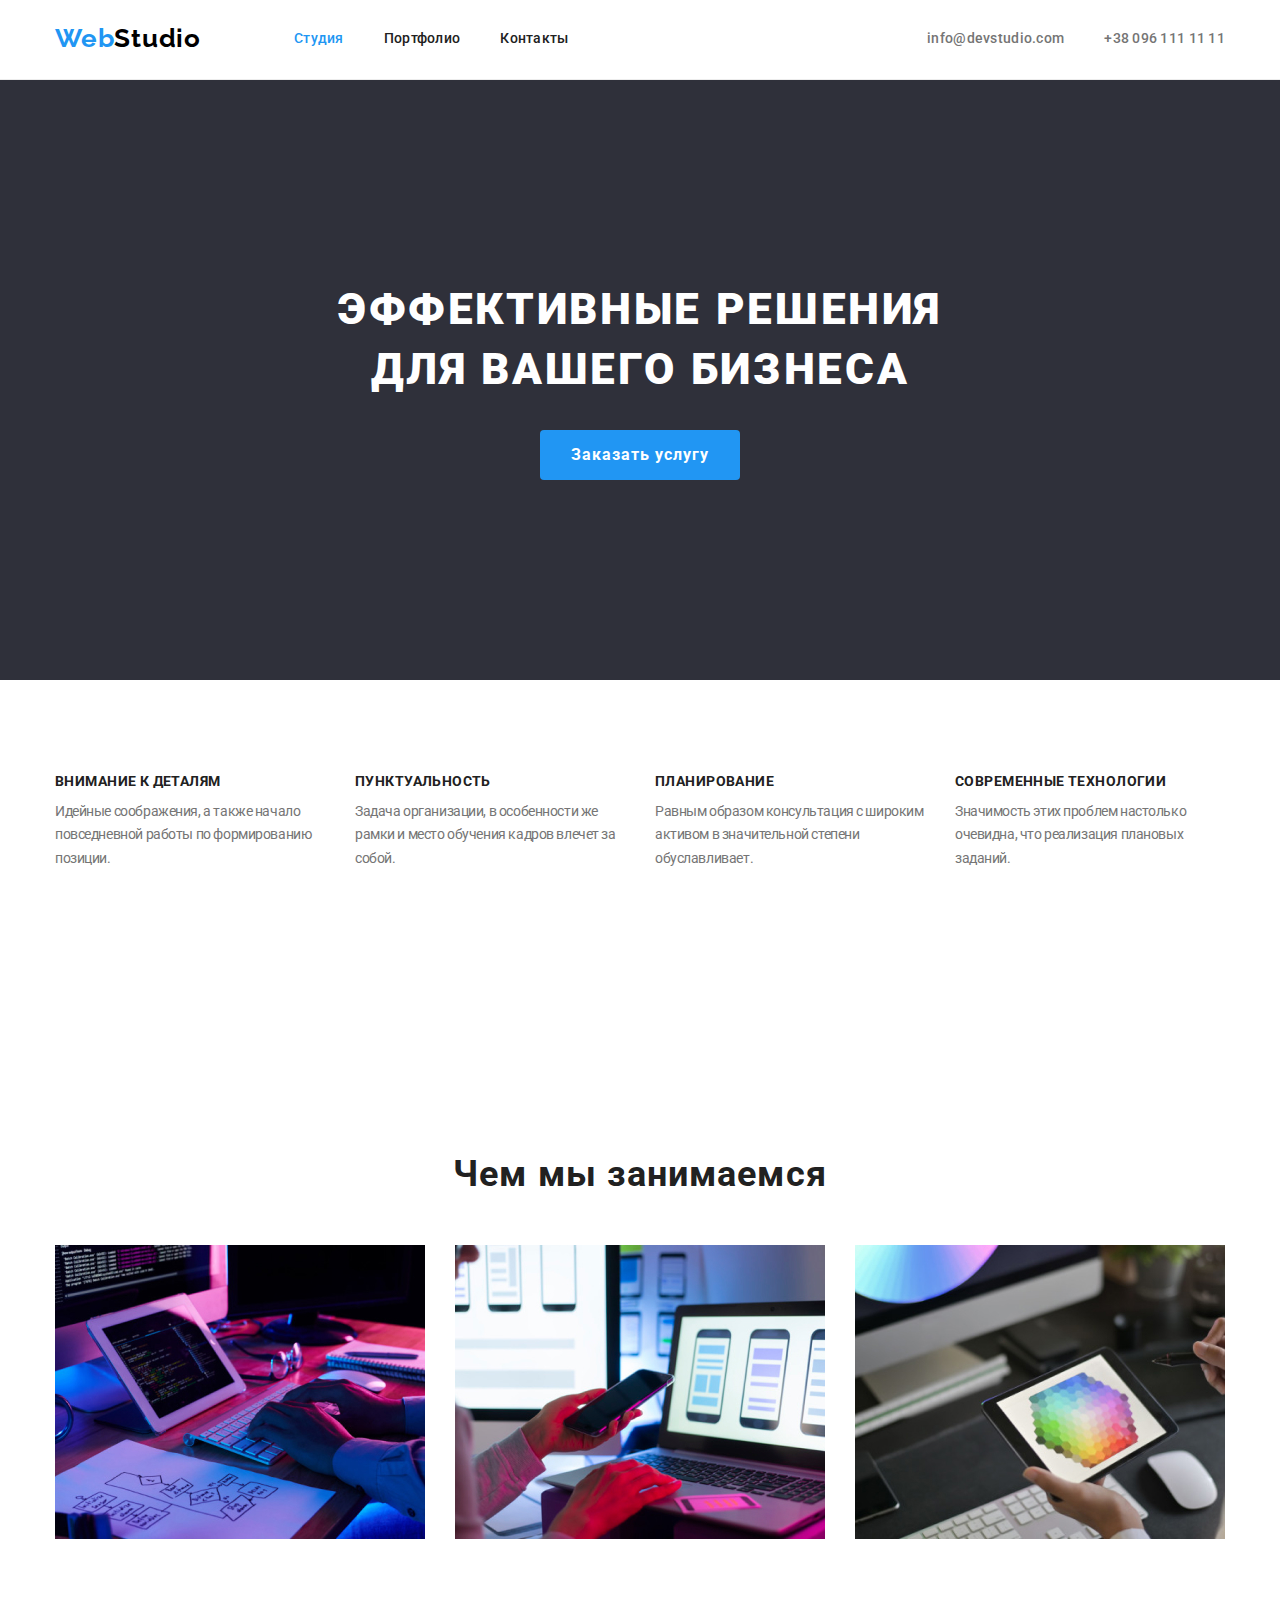
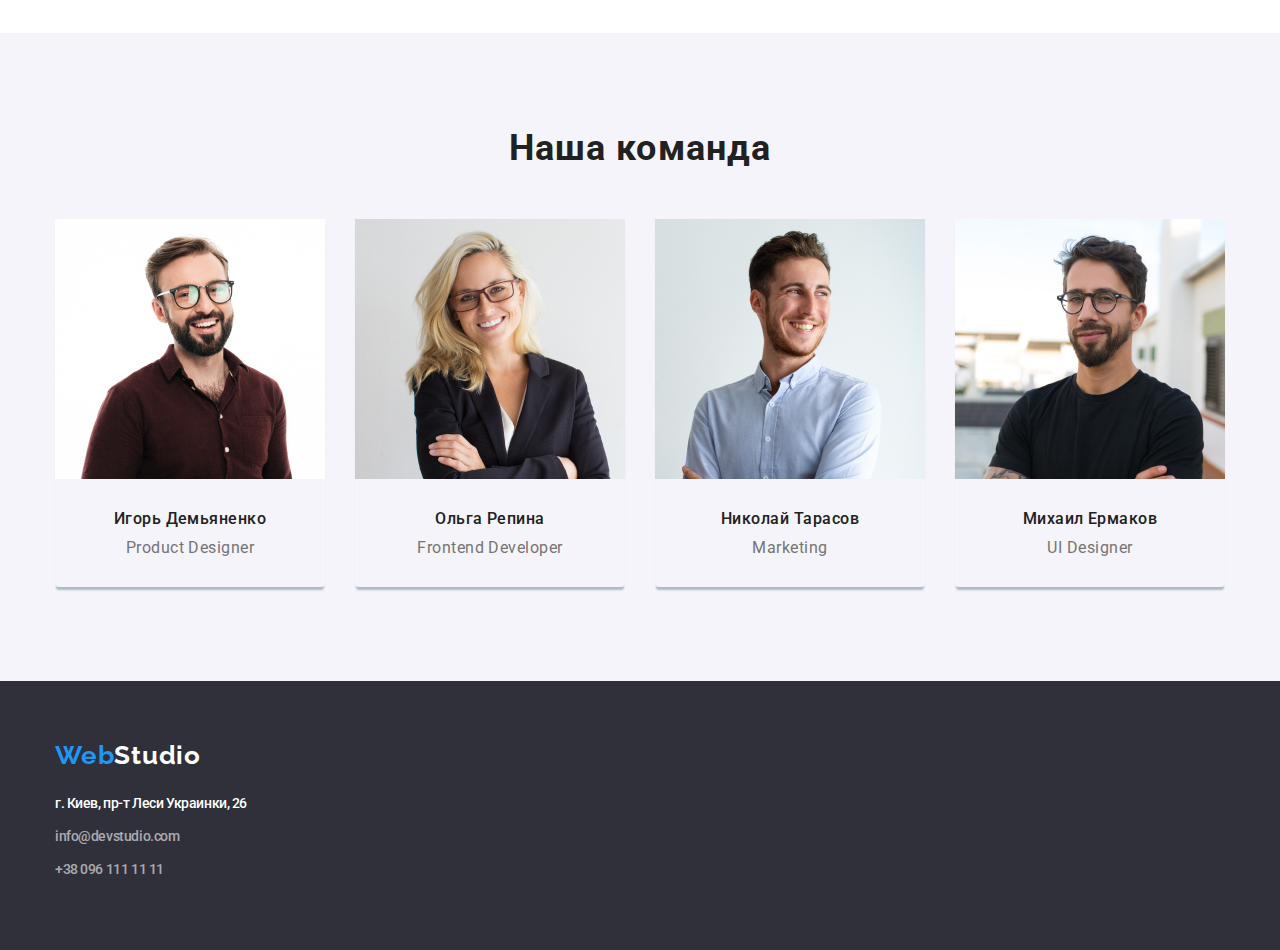
==== commit b35e63c7: "one more time" ====
--- a/index.html
+++ b/index.html
@@ -103,19 +103,21 @@
         </div>
       </section>
       <!--What we do-->
-      <section class="whatwedo section">
-        <h2 class="whatwedotitle">Чем мы занимаемся</h2>
-        <ul>
-          <li>
-            <img src="./images/keyb.jpg" alt="keyboards" width="370" />
-          </li>
-          <li>
-            <img src="./images/phone.jpg" alt="phones" width="370" />
-          </li>
-          <li>
-            <img src="./images/hex.jpg" alt="hexagons" width="370" />
-          </li>
-        </ul>
+      <section class="whatwedo">
+        <div class="section">
+          <h2 class="whatwedotitle">Чем мы занимаемся</h2>
+          <ul>
+            <li>
+              <img src="./images/keyb.jpg" alt="keyboards" width="370" />
+            </li>
+            <li>
+              <img src="./images/phone.jpg" alt="phones" width="370" />
+            </li>
+            <li>
+              <img src="./images/hex.jpg" alt="hexagons" width="370" />
+            </li>
+          </ul>
+        </div>
       </section>
 
       <!--Team-->
@@ -125,23 +127,31 @@
           <ul class="teamlist">
             <li>
               <img src="./images/igor.jpg" alt="Igor" width="270" />
-              <h3 class="teammember">Игорь Демьяненко</h3>
-              <p class="teamrole">Product Designer</p>
+              <div class="teamcont">
+                <h3 class="teammember">Игорь Демьяненко</h3>
+                <p class="teamrole">Product Designer</p>
+              </div>
             </li>
             <li>
               <img src="./images/olga.jpg" alt="Olga" width="270" />
-              <h3 class="teammember">Ольга Репина</h3>
-              <p class="teamrole">Frontend Developer</p>
+              <div class="teamcont">
+                <h3 class="teammember">Ольга Репина</h3>
+                <p class="teamrole">Frontend Developer</p>
+              </div>
             </li>
             <li>
               <img src="./images/nikola.jpg" alt="Mikola" width="270" />
-              <h3 class="teammember">Николай Тарасов</h3>
-              <p class="teamrole">Marketing</p>
+              <div class="teamcont">
+                <h3 class="teammember">Николай Тарасов</h3>
+                <p class="teamrole">Marketing</p>
+              </div>
             </li>
             <li>
               <img src="./images/mihail.jpg" alt="Mihail" width="270" />
-              <h3 class="teammember">Михаил Ермаков</h3>
-              <p class="teamrole">UI Designer</p>
+              <div class="teamcont">
+                <h3 class="teammember">Михаил Ермаков</h3>
+                <p class="teamrole">UI Designer</p>
+              </div>
             </li>
           </ul>
         </div>
--- a/css/styles.css
+++ b/css/styles.css
@@ -61,7 +61,7 @@
   border-bottom-color: var(--ninth-text-color);
 }
 .sectionhead {
-  width: 1170px;
+  width: 1200px;
   margin-left: auto;
   margin-right: auto;
   padding-left: 15px;
@@ -127,7 +127,7 @@
 /* main */
 
 .section {
-  width: 1170px;
+  width: 1200px;
   margin-left: auto;
   margin-right: auto;
   padding-top: 94px;
@@ -235,7 +235,7 @@
   line-height: 1.17;
   text-align: center;
   letter-spacing: 0.03em;
-  padding-bottom: 50px;
+  margin-bottom: 50px;
 }
 /* Team */
 .team {
@@ -251,8 +251,9 @@
 .teammember {
   font-weight: 500;
 }
-.teamtitle {
-  padding-bottom: 50px;
+.teamcont {
+  padding-top: 30px;
+  padding-bottom: 30px;
 }
 .teammember,
 .teamrole {
@@ -260,11 +261,10 @@
   line-height: 1.19;
   text-align: center;
   letter-spacing: 0.03em;
-  margin-top: 30px;
 }
 .teamrole {
   margin-top: 10px;
-  padding-bottom: 30px;
+
   font-weight: 400;
 }
 
@@ -281,16 +281,12 @@
   color: var(--first-text-color);
 }
 .sectionportmain {
-  width: 1170px;
-  margin-left: auto;
-  margin-right: auto;
-  padding-top: 94px;
-  padding-bottom: 94px;
-  padding-left: 15px;
-  padding-right: 15px;
+  width: 1200px;
+  margin-left: auto;
+  margin-right: auto;
 }
 .buttonsfilt {
-  padding-bottom: 34px;
+  margin-bottom: 50px;
 }
 .buttonsfilt li {
   margin-right: 8px;
@@ -335,16 +331,10 @@
   letter-spacing: 0.03em;
 }
 .portlist h2 {
-  padding-left: 24px;
-  padding-right: 24px;
-  padding-bottom: 4px;
-  padding-top: 20px;
-}
-.portlist p {
-  padding-left: 24px;
-  padding-right: 24px;
-  padding-bottom: 20px;
-}
+  font-weight: 700;
+  margin-bottom: 4px;
+}
+
 .portlist li {
   padding-left: 0;
   border-style: solid;
@@ -359,6 +349,8 @@
 .portlist {
   display: flex;
   flex-wrap: wrap;
+  margin-right: -50px;
+  margin-bottom: -50px;
 }
 .portlist img,
 .whatwedo img,
@@ -366,6 +358,12 @@
   max-width: 100%;
   height: auto;
 }
+.portlistcont {
+  padding-left: 24px;
+  padding-right: 24px;
+  padding-bottom: 20px;
+  padding-top: 20px;
+}
 .portlist li {
   margin-right: 30px;
   margin-bottom: 30px;
@@ -391,7 +389,7 @@
   margin-bottom: 9px;
 }
 .sectionfooter {
-  width: 1170px;
+  width: 1200px;
   margin-left: auto;
   margin-right: auto;
   padding-left: 15px;
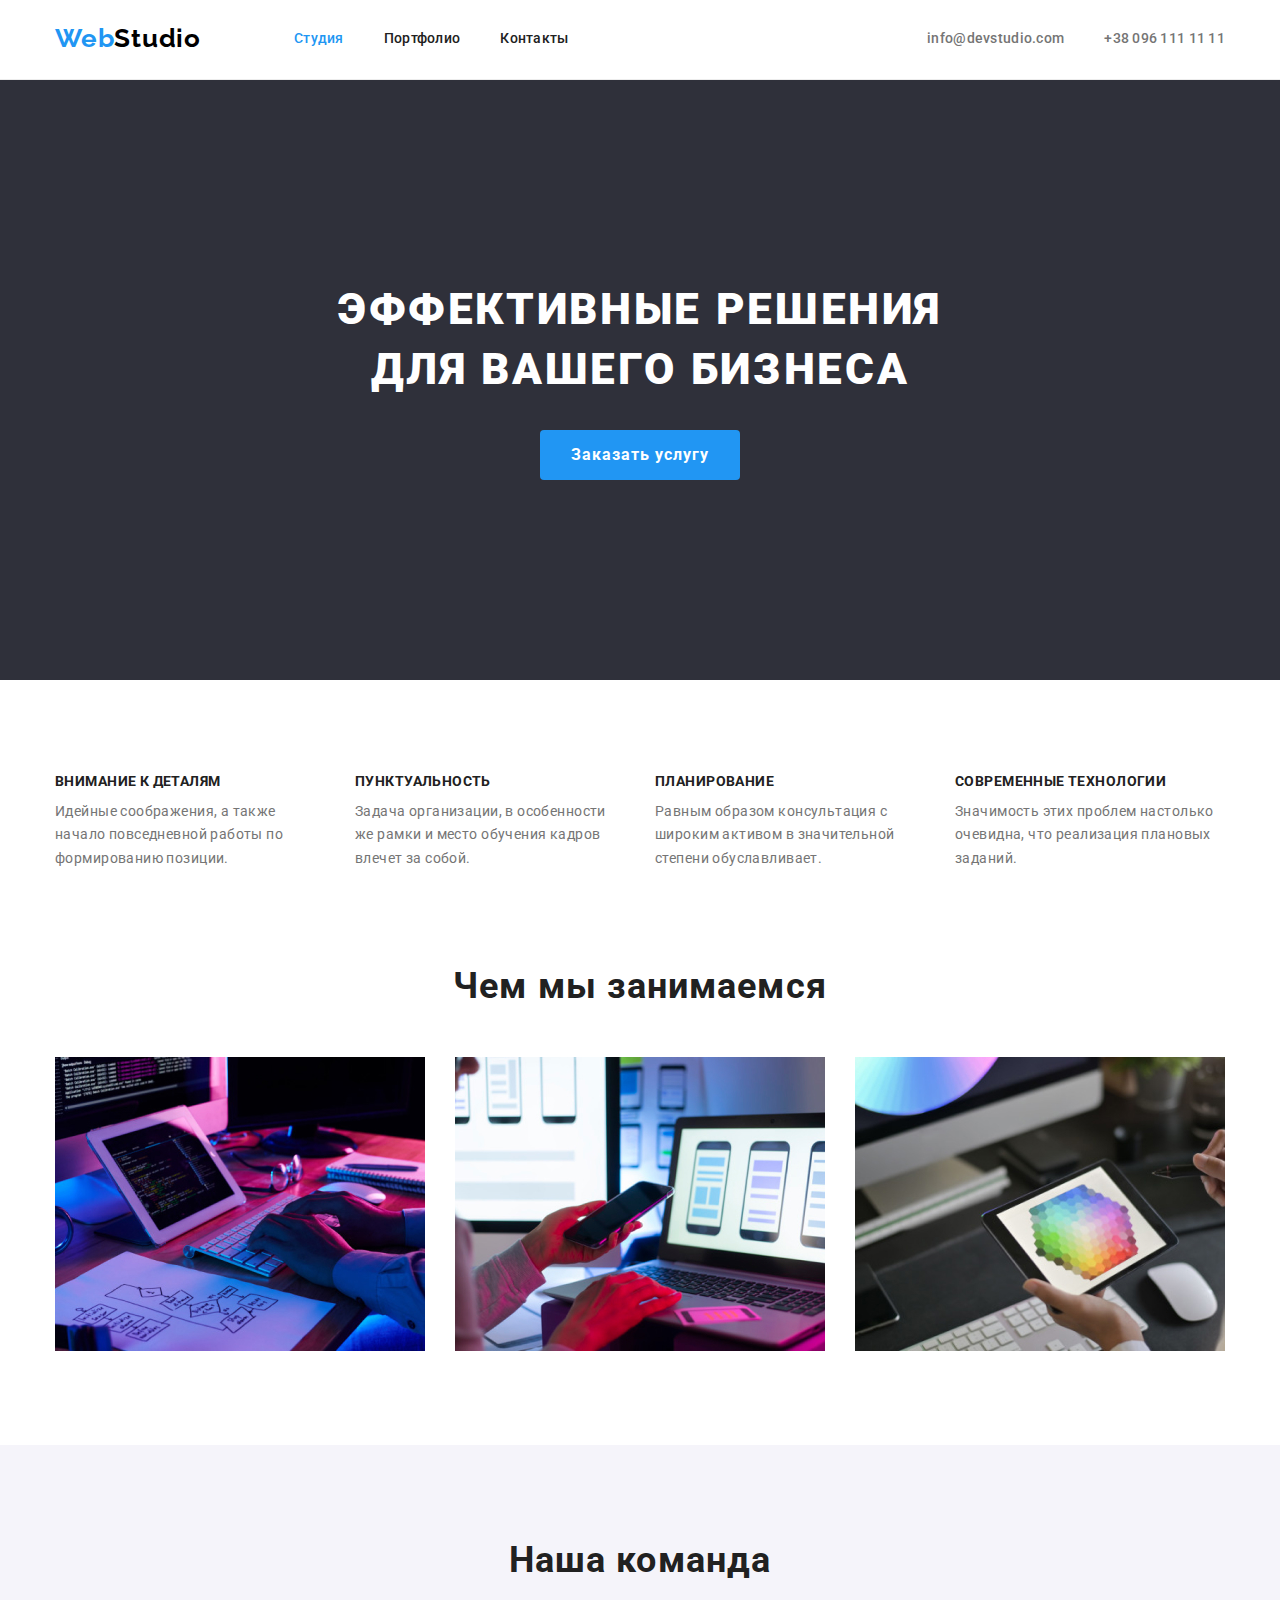
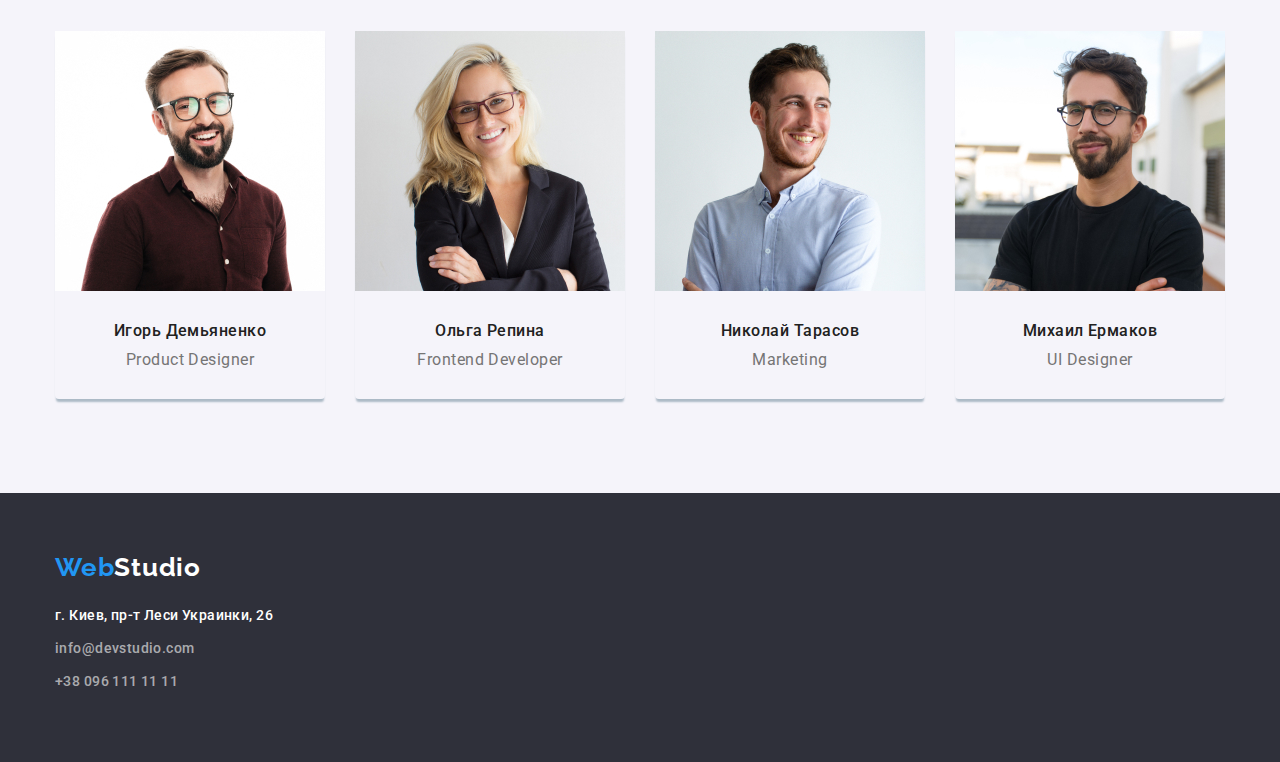
==== commit 98fa53cd: "one more time 2" ====
--- a/index.html
+++ b/index.html
@@ -21,7 +21,7 @@
   <body>
     <!-- Header -->
     <header class="header-pos">
-      <div class="sectionhead">
+      <div class="containerhead">
         <nav class="nav">
           <!-- Logo -->
           <a href="./index.html" class="logo">
@@ -68,7 +68,7 @@
 
       <!--Highlights-->
       <section class="highlights">
-        <div class="section">
+        <div class="container">
           <h2 style="display: none">Наши сильные стороны</h2>
           <ul>
             <li>
@@ -104,7 +104,7 @@
       </section>
       <!--What we do-->
       <section class="whatwedo">
-        <div class="section">
+        <div class="container">
           <h2 class="whatwedotitle">Чем мы занимаемся</h2>
           <ul>
             <li>
@@ -122,7 +122,7 @@
 
       <!--Team-->
       <section class="team">
-        <div class="section">
+        <div class="container">
           <h2 class="teamtitle">Наша команда</h2>
           <ul class="teamlist">
             <li>
@@ -158,7 +158,7 @@
       </section>
     </main>
     <footer class="footer">
-      <div class="sectionfooter">
+      <div class="containerfooter">
         <!-- Logo -->
         <a href="./index.html" class="logo">
           <span class="logoweb">Web</span><span class="studio">Studio</span>
--- a/css/styles.css
+++ b/css/styles.css
@@ -29,7 +29,7 @@
   font-family: Roboto, sans-serif;
   font-style: normal;
   font-weight: 500;
-  letter-spacing: -0.03em;
+  letter-spacing: 0.03em;
   font-size: 14px;
   line-height: 1.7;
   list-style: none;
@@ -60,7 +60,7 @@
   border-right-width: 0;
   border-bottom-color: var(--ninth-text-color);
 }
-.sectionhead {
+.containerhead {
   width: 1200px;
   margin-left: auto;
   margin-right: auto;
@@ -71,7 +71,7 @@
 nav ul,
 .header-pos,
 .headercontacts,
-.sectionhead,
+.containerhead,
 nav,
 .highlights ul,
 .whatwedo ul,
@@ -126,12 +126,11 @@
 }
 /* main */
 
-.section {
+.container {
   width: 1200px;
   margin-left: auto;
   margin-right: auto;
-  padding-top: 94px;
-  padding-bottom: 94px;
+
   padding-left: 15px;
   padding-right: 15px;
 }
@@ -199,6 +198,7 @@
 /* Highlights */
 .highlights {
   padding-bottom: 47px;
+  padding-top: 94px;
 }
 .highlights li,
 .whatwedo li,
@@ -224,6 +224,7 @@
 /* What we do */
 .whatwedo {
   padding-top: 47px;
+  padding-bottom: 94px;
 }
 .whatwedo li {
   width: 370px;
@@ -240,6 +241,8 @@
 /* Team */
 .team {
   background-color: var(--sixth-text-color);
+  padding-top: 94px;
+  padding-bottom: 94px;
 }
 
 .team li {
@@ -280,10 +283,11 @@
 .portbody {
   color: var(--first-text-color);
 }
-.sectionportmain {
-  width: 1200px;
-  margin-left: auto;
-  margin-right: auto;
+.portmain {
+  margin-left: auto;
+  margin-right: auto;
+  padding-top: 94px;
+  padding-bottom: 94px;
 }
 .buttonsfilt {
   margin-bottom: 50px;
@@ -349,8 +353,8 @@
 .portlist {
   display: flex;
   flex-wrap: wrap;
-  margin-right: -50px;
-  margin-bottom: -50px;
+  margin-right: -30px;
+  margin-bottom: -30px;
 }
 .portlist img,
 .whatwedo img,
@@ -388,7 +392,7 @@
   margin-top: 9px;
   margin-bottom: 9px;
 }
-.sectionfooter {
+.containerfooter {
   width: 1200px;
   margin-left: auto;
   margin-right: auto;
